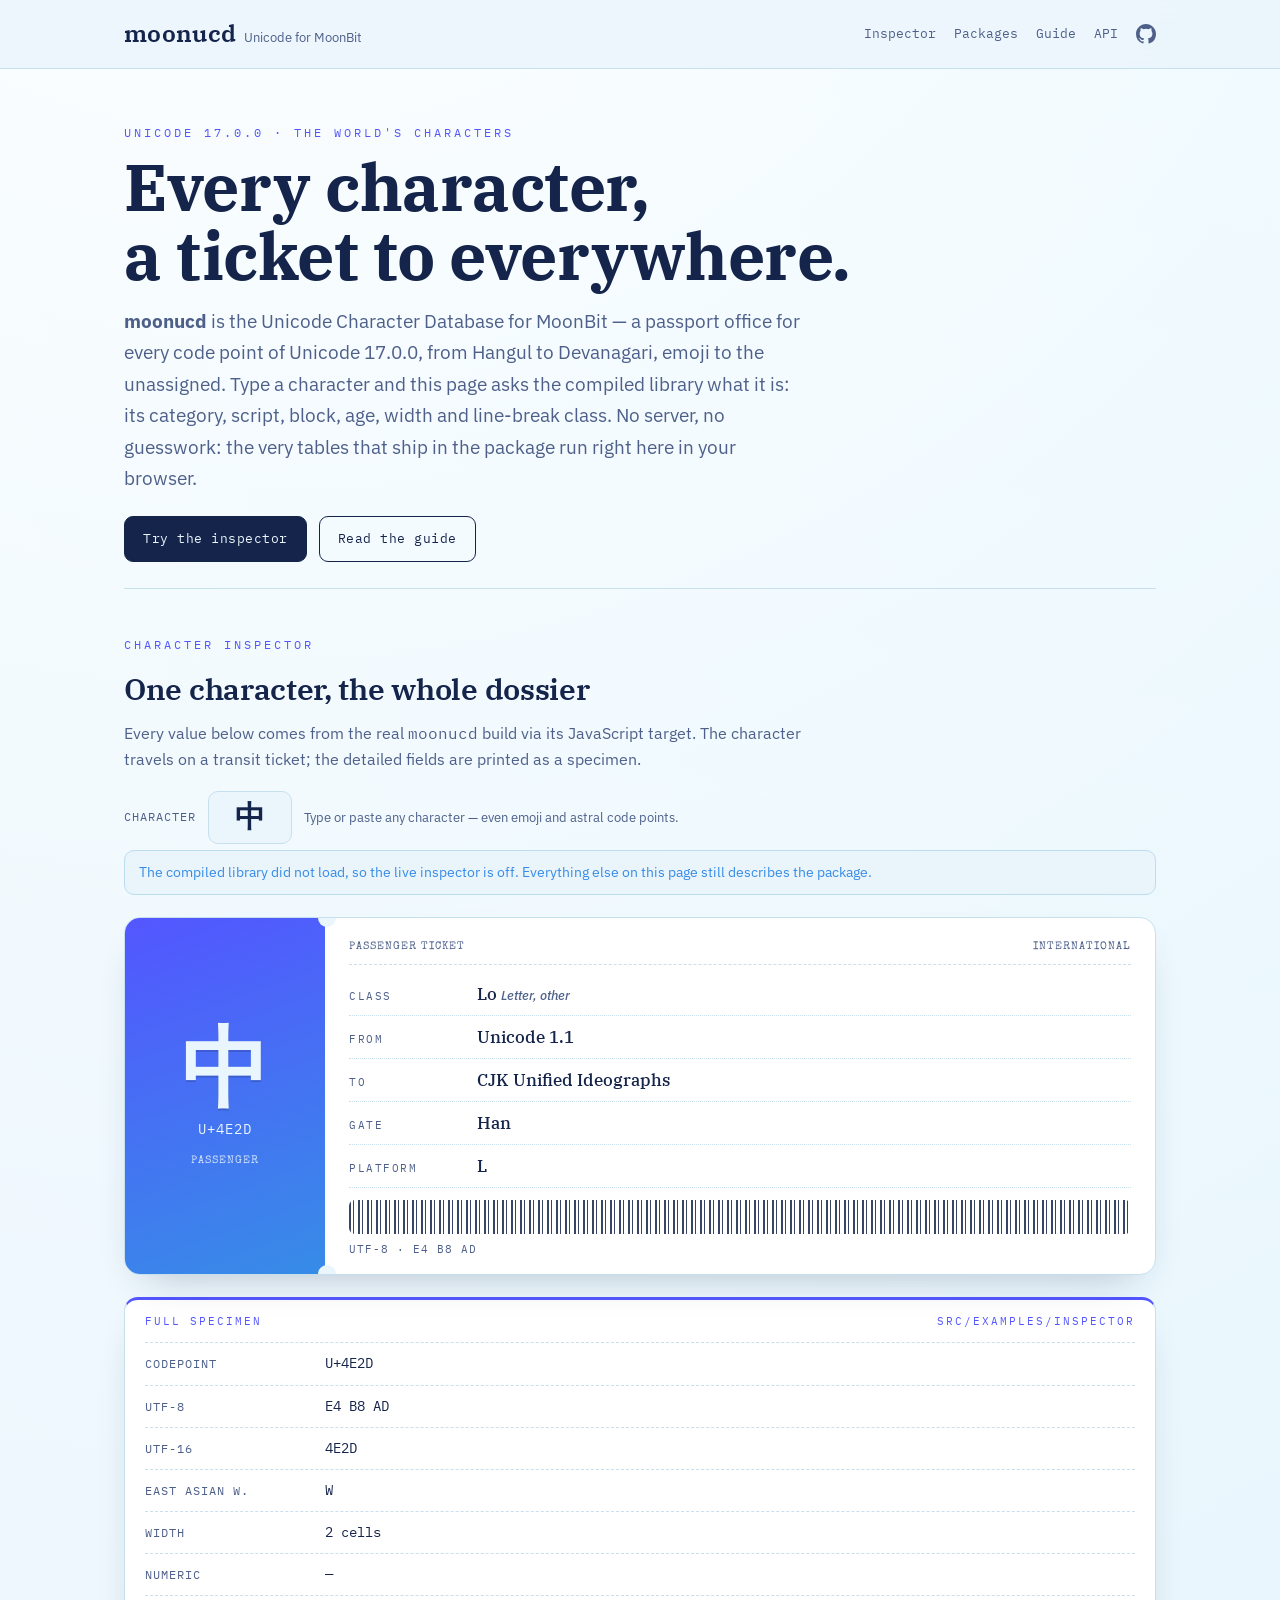
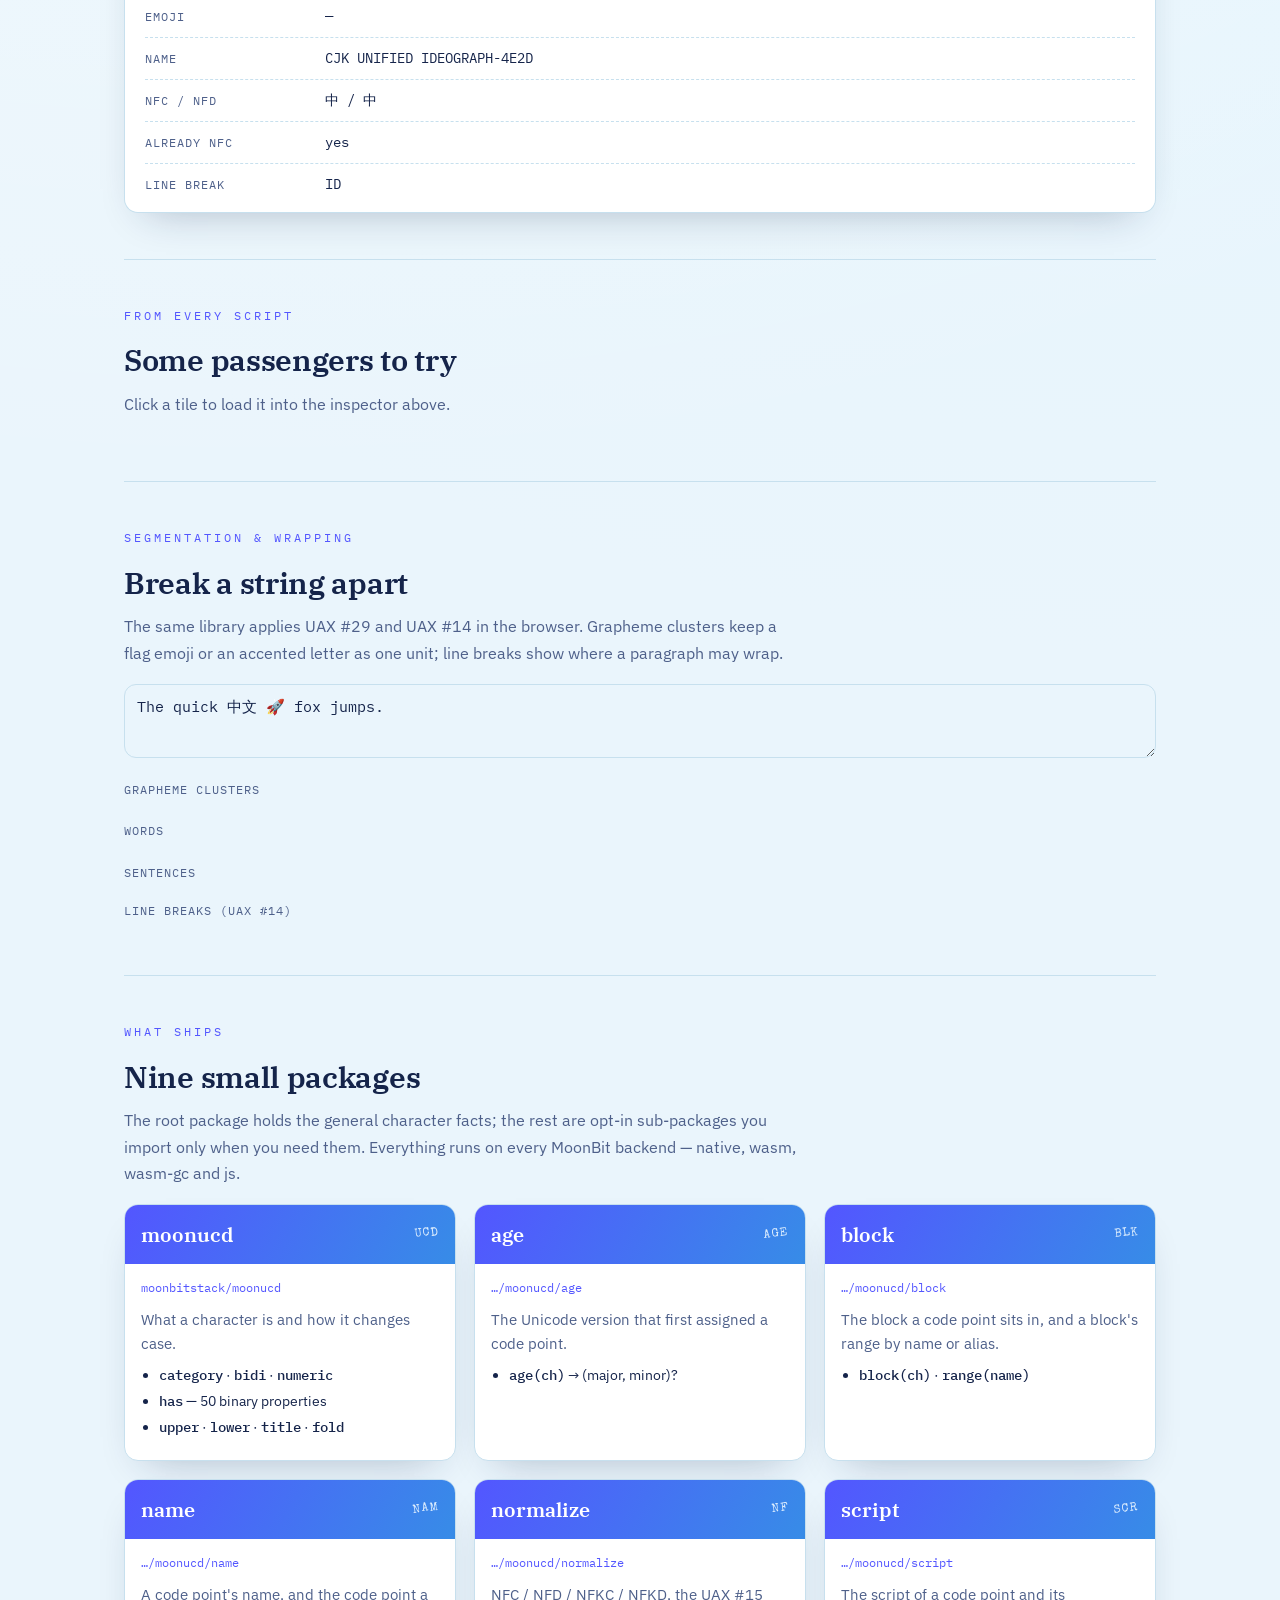
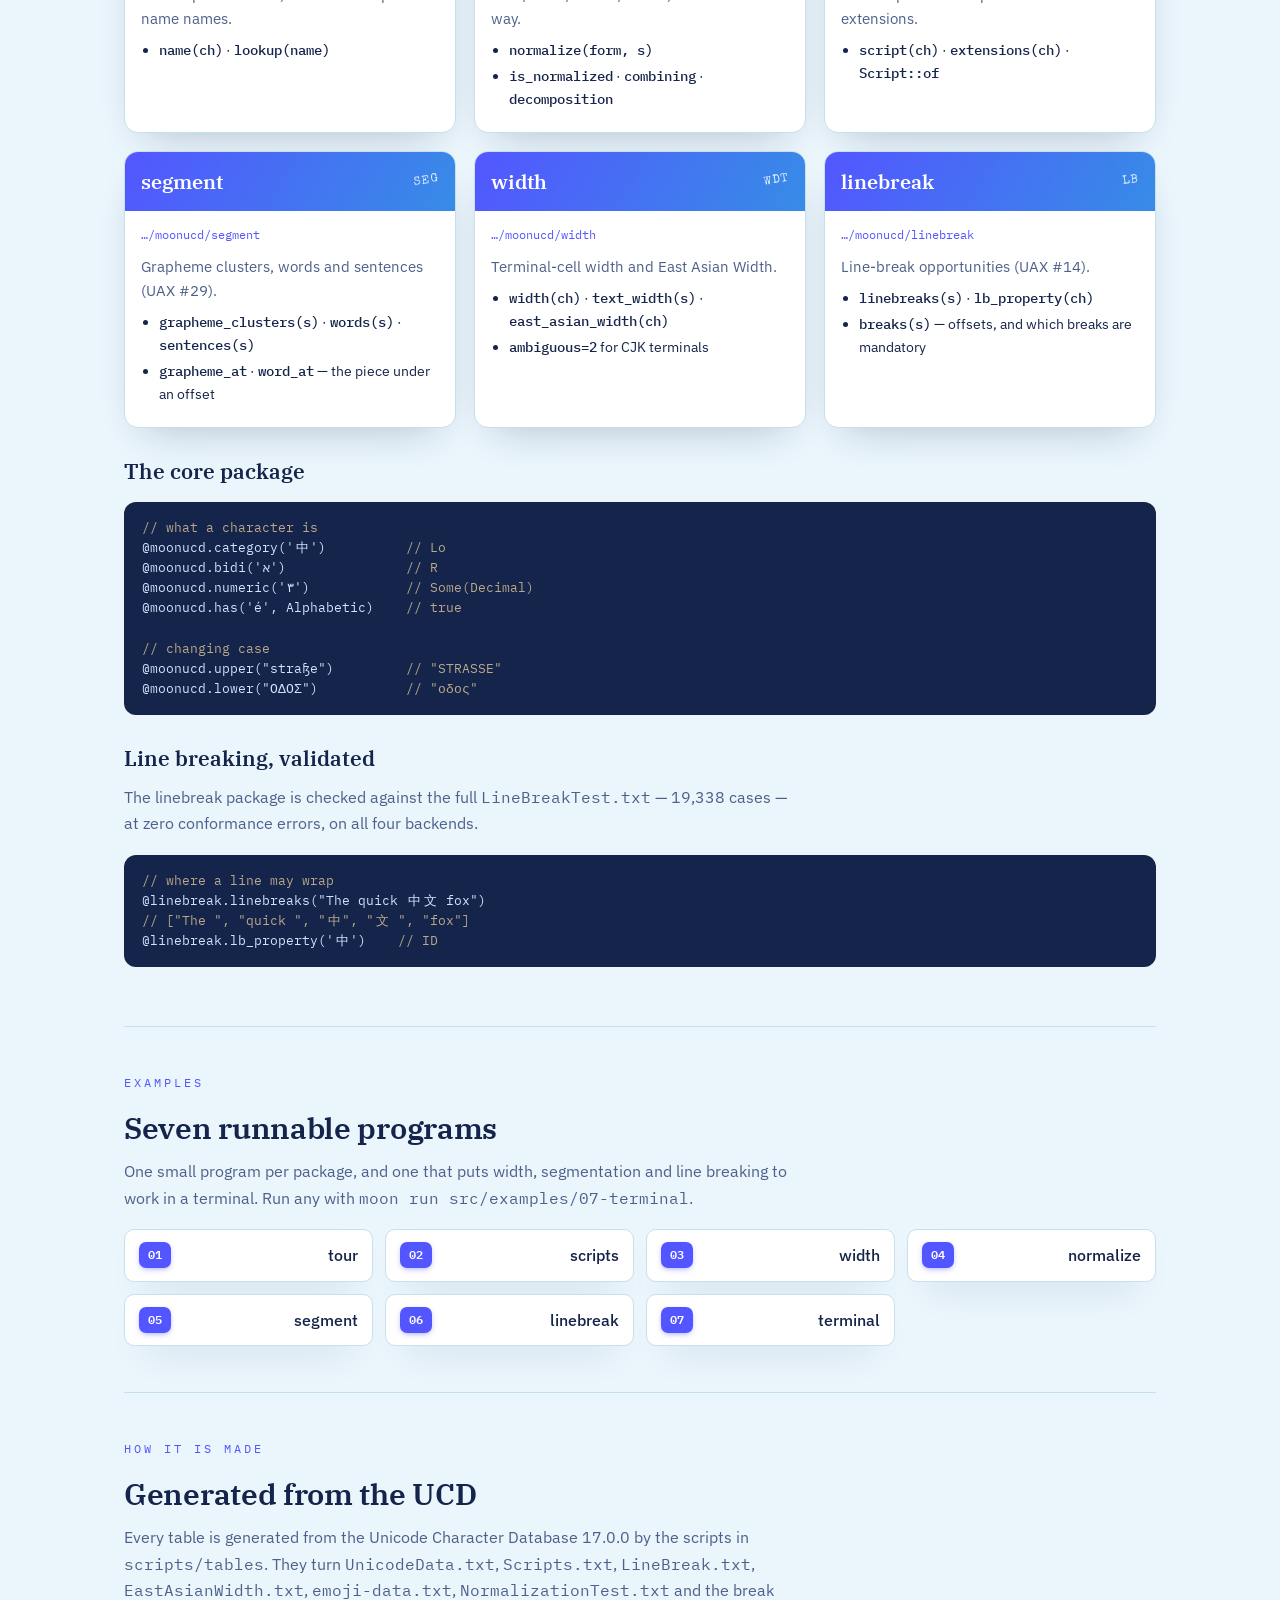
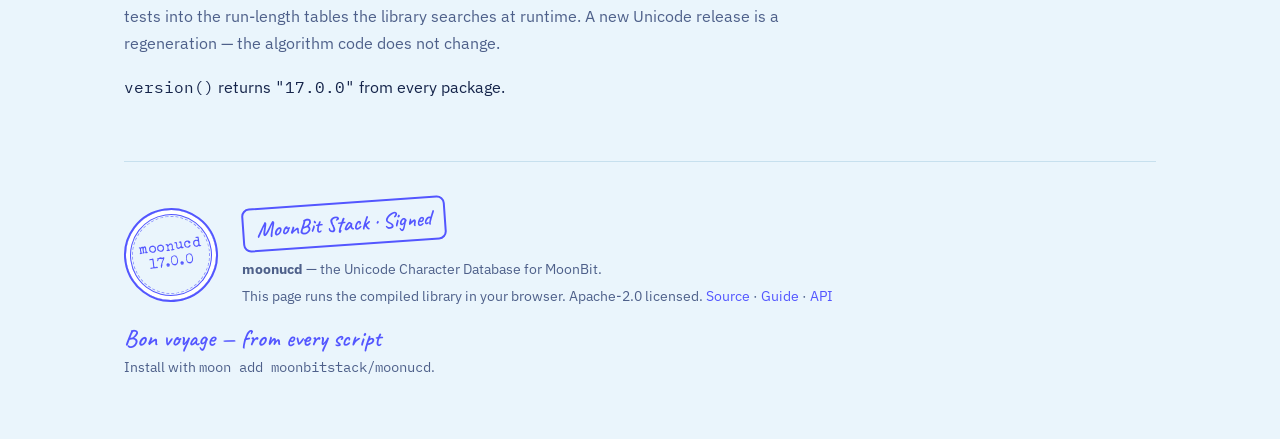
==== docs/index.html @ dd6efad2 "feat(moonucd): finish the nine packages and the documentation site. Signed-off-by: Leo Cheng (heke12" ====
<!doctype html>
<html lang="en">
<head>
<meta charset="utf-8">
<meta name="viewport" content="width=device-width, initial-scale=1">
<title>moonucd — the Unicode Character Database for MoonBit</title>
<meta name="description" content="Query the Unicode Character Database from MoonBit: category, properties, case, normalization, scripts, segmentation, width and line breaking for every code point of Unicode 17.0.0.">
<link rel="preconnect" href="https://fonts.googleapis.com">
<link rel="preconnect" href="https://fonts.gstatic.com" crossorigin>
<link href="https://fonts.googleapis.com/css2?family=Caveat:wght@500;600&family=IBM+Plex+Mono:wght@400;500&family=IBM+Plex+Sans:wght@400;500;600&family=IBM+Plex+Serif:ital,wght@0,400;0,500;0,600;0,700;1,400&family=Special+Elite&display=swap" rel="stylesheet">
<link rel="stylesheet" href="assets/site.css">
</head>
<body>

<header class="site">
  <div class="bar">
    <div class="brand"><a href="./">moonucd</a><small>Unicode for MoonBit</small></div>
    <nav class="top">
      <a href="#tour">Inspector</a>
      <a href="#packages">Packages</a>
      <a href="guide.html">Guide</a>
      <a href="api.html">API</a>
      <a class="gh" href="https://github.com/moonbitstack/moonucd" aria-label="Source on GitHub"><svg viewBox="0 0 16 16" aria-hidden="true"><path fill="currentColor" d="M8 0C3.58 0 0 3.58 0 8a8 8 0 0 0 5.47 7.59c.4.07.55-.17.55-.38v-1.33c-2.23.48-2.7-1.07-2.7-1.07-.36-.92-.89-1.17-.89-1.17-.73-.5.06-.49.06-.49.8.06 1.23.83 1.23.83.72 1.22 1.88.87 2.34.66.07-.52.28-.87.5-1.07-1.78-.2-3.65-.89-3.65-3.95 0-.87.31-1.59.82-2.15-.08-.2-.36-1.02.08-2.12 0 0 .67-.21 2.2.82a7.6 7.6 0 0 1 4 0c1.53-1.04 2.2-.82 2.2-.82.44 1.1.16 1.92.08 2.12.51.56.82 1.27.82 2.15 0 3.07-1.87 3.75-3.65 3.95.29.25.54.73.54 1.48v2.2c0 .21.15.46.55.38A8 8 0 0 0 16 8c0-4.42-3.58-8-8-8Z"/></svg></a>
    </nav>
  </div>
</header>

<main class="wrap">

  <section class="hero" id="top" style="border-top:0">
    <p class="eyebrow">Unicode 17.0.0 · the world's characters</p>
    <h1>Every character,<br>a ticket to everywhere.</h1>
    <p class="lede">
      <strong>moonucd</strong> is the Unicode Character Database for MoonBit — a passport office for
      every code point of Unicode 17.0.0, from Hangul to Devanagari, emoji to the unassigned. Type a
      character and this page asks the compiled library what it is: its category, script, block, age,
      width and line-break class. No server, no guesswork: the very tables that ship in the package
      run right here in your browser.
    </p>
    <div class="cta">
      <a class="btn" href="#tour">Try the inspector</a>
      <a class="btn ghost" href="guide.html">Read the guide</a>
    </div>
  </section>

  <section id="tour">
    <p class="eyebrow">Character inspector</p>
    <h2>One character, the whole dossier</h2>
    <p class="sec-intro">
      Every value below comes from the real <span class="mono">moonucd</span> build via its JavaScript
      target. The character travels on a transit ticket; the detailed fields are printed as a specimen.
    </p>

    <div class="inspector-controls">
      <label for="charIn">Character</label>
      <input id="charIn" class="char-input" value="中" maxlength="4" autocomplete="off" spellcheck="false">
      <span class="hint">Type or paste any character — even emoji and astral code points.</span>
    </div>

    <div class="ticket" id="ticket">
      <div class="stub">
        <div class="glyph" id="tGlyph">中</div>
        <div class="cp mono" id="tCp">U+4E2D</div>
        <div class="kind">Passenger</div>
      </div>
      <div class="perf"></div>
      <div class="body">
        <div class="tk-head"><span>Passenger ticket</span><span>International</span></div>
        <div class="row"><div class="k">Class</div><div class="v"><span id="tCat">Lo</span> <small id="tCatName">Letter, other</small></div></div>
        <div class="row"><div class="k">From</div><div class="v" id="tAge">Unicode 1.1</div></div>
        <div class="row"><div class="k">To</div><div class="v" id="tBlock">CJK Unified Ideographs</div></div>
        <div class="row"><div class="k">Gate</div><div class="v" id="tScript">Han</div></div>
        <div class="row"><div class="k">Platform</div><div class="v" id="tBidi">L</div></div>
        <div class="barcode" id="tBarcode"></div>
        <div class="serial mono" id="tSerial">UTF-8 · E4 B8 AD</div>
      </div>
    </div>

    <div class="specimen" id="specimen">
      <div class="spec-head"><span>Full specimen</span><span class="mono">src/examples/inspector</span></div>
      <div class="srow"><div class="sk">Codepoint</div><div class="sv" id="sCp">U+4E2D</div></div>
      <div class="srow"><div class="sk">UTF-8</div><div class="sv" id="sU8">E4 B8 AD</div></div>
      <div class="srow"><div class="sk">UTF-16</div><div class="sv" id="sU16">4E2D</div></div>
      <div class="srow"><div class="sk">East Asian W.</div><div class="sv" id="sEaw">W</div></div>
      <div class="srow"><div class="sk">Width</div><div class="sv" id="sWidth">2 cells</div></div>
      <div class="srow"><div class="sk">Numeric</div><div class="sv" id="sNum">—</div></div>
      <div class="srow"><div class="sk">Emoji</div><div class="sv" id="sEmoji">—</div></div>
      <div class="srow"><div class="sk">Name</div><div class="sv" id="sName">CJK UNIFIED IDEOGRAPH-4E2D</div></div>
      <div class="srow"><div class="sk">NFC / NFD</div><div class="sv" id="sNorm">中 / 中</div></div>
      <div class="srow"><div class="sk">Already NFC</div><div class="sv" id="sIsNfc">yes</div></div>
      <div class="srow"><div class="sk">Line break</div><div class="sv" id="sLb">ID</div></div>
    </div>
  </section>

  <section id="gallery-section">
    <p class="eyebrow">From every script</p>
    <h2>Some passengers to try</h2>
    <p class="sec-intro">Click a tile to load it into the inspector above.</p>
    <div class="gallery" id="gallery"></div>
  </section>

  <section id="strings">
    <p class="eyebrow">Segmentation &amp; wrapping</p>
    <h2>Break a string apart</h2>
    <p class="sec-intro">
      The same library applies UAX #29 and UAX #14 in the browser. Grapheme clusters keep a flag emoji or
      an accented letter as one unit; line breaks show where a paragraph may wrap.
    </p>
    <div class="string-tools">
      <div>
        <textarea class="str" id="strIn" spellcheck="false">The quick 中文 🚀 fox jumps.</textarea>
        <div style="margin-top:14px">
          <div class="field-label">Grapheme clusters</div>
          <div class="chips" id="grafChips"></div>
        </div>
        <div style="margin-top:14px">
          <div class="field-label">Words</div>
          <div class="chips" id="wordChips"></div>
        </div>
        <div style="margin-top:14px">
          <div class="field-label">Sentences</div>
          <div id="sentOut"></div>
        </div>
        <div style="margin-top:18px">
          <div class="field-label">Line breaks (UAX #14)</div>
          <div class="chips" id="lbChips"></div>
        </div>
      </div>
    </div>
  </section>

  <section id="packages">
    <p class="eyebrow">What ships</p>
    <h2>Nine small packages</h2>
    <p class="sec-intro">
      The root package holds the general character facts; the rest are opt-in sub-packages you import
      only when you need them. Everything runs on every MoonBit backend — native, wasm, wasm-gc and js.
    </p>
    <div class="pkgs">
      <div class="pkg">
        <div class="band"><h3>moonucd</h3><span class="tag">UCD</span></div>
        <div class="body">
          <div class="route">moonbitstack/moonucd</div>
          <p>What a character is and how it changes case.</p>
          <ul>
            <li><b>category</b> · <b>bidi</b> · <b>numeric</b></li>
            <li><b>has</b> — 50 binary properties</li>
            <li><b>upper</b> · <b>lower</b> · <b>title</b> · <b>fold</b></li>
          </ul>
        </div>
      </div>
      <div class="pkg">
        <div class="band"><h3>age</h3><span class="tag">AGE</span></div>
        <div class="body">
          <div class="route">…/moonucd/age</div>
          <p>The Unicode version that first assigned a code point.</p>
          <ul><li><b>age(ch)</b> → (major, minor)?</li></ul>
        </div>
      </div>
      <div class="pkg">
        <div class="band"><h3>block</h3><span class="tag">BLK</span></div>
        <div class="body">
          <div class="route">…/moonucd/block</div>
          <p>The block a code point sits in, and a block's range by name or alias.</p>
          <ul><li><b>block(ch)</b> · <b>range(name)</b></li></ul>
        </div>
      </div>
      <div class="pkg">
        <div class="band"><h3>name</h3><span class="tag">NAM</span></div>
        <div class="body">
          <div class="route">…/moonucd/name</div>
          <p>A code point's name, and the code point a name names.</p>
          <ul><li><b>name(ch)</b> · <b>lookup(name)</b></li></ul>
        </div>
      </div>
      <div class="pkg">
        <div class="band"><h3>normalize</h3><span class="tag">NF</span></div>
        <div class="body">
          <div class="route">…/moonucd/normalize</div>
          <p>NFC / NFD / NFKC / NFKD, the UAX #15 way.</p>
          <ul>
            <li><b>normalize(form, s)</b></li>
            <li><b>is_normalized</b> · <b>combining</b> · <b>decomposition</b></li>
          </ul>
        </div>
      </div>
      <div class="pkg">
        <div class="band"><h3>script</h3><span class="tag">SCR</span></div>
        <div class="body">
          <div class="route">…/moonucd/script</div>
          <p>The script of a code point and its extensions.</p>
          <ul><li><b>script(ch)</b> · <b>extensions(ch)</b> · <b>Script::of</b></li></ul>
        </div>
      </div>
      <div class="pkg">
        <div class="band"><h3>segment</h3><span class="tag">SEG</span></div>
        <div class="body">
          <div class="route">…/moonucd/segment</div>
          <p>Grapheme clusters, words and sentences (UAX #29).</p>
          <ul>
            <li><b>grapheme_clusters(s)</b> · <b>words(s)</b> · <b>sentences(s)</b></li>
            <li><b>grapheme_at</b> · <b>word_at</b> — the piece under an offset</li>
          </ul>
        </div>
      </div>
      <div class="pkg">
        <div class="band"><h3>width</h3><span class="tag">WDT</span></div>
        <div class="body">
          <div class="route">…/moonucd/width</div>
          <p>Terminal-cell width and East Asian Width.</p>
          <ul>
            <li><b>width(ch)</b> · <b>text_width(s)</b> · <b>east_asian_width(ch)</b></li>
            <li><b>ambiguous=2</b> for CJK terminals</li>
          </ul>
        </div>
      </div>
      <div class="pkg">
        <div class="band"><h3>linebreak</h3><span class="tag">LB</span></div>
        <div class="body">
          <div class="route">…/moonucd/linebreak</div>
          <p>Line-break opportunities (UAX #14).</p>
          <ul>
            <li><b>linebreaks(s)</b> · <b>lb_property(ch)</b></li>
            <li><b>breaks(s)</b> — offsets, and which breaks are mandatory</li>
          </ul>
        </div>
      </div>
    </div>

    <h3>The core package</h3>
    <pre><span class="c">// what a character is</span>
@moonucd.category('<span class="w2">中</span>')          <span class="c">// Lo</span>
@moonucd.bidi('<span class="w1">א</span>')               <span class="c">// R</span>
@moonucd.numeric('<span class="w1">٣</span>')            <span class="c">// Some(Decimal)</span>
@moonucd.has('<span class="w1">é</span>', Alphabetic)    <span class="c">// true</span>

<span class="c">// changing case</span>
@moonucd.upper("stra<span class="w1">ß</span>e")         <span class="c">// "STRASSE"</span>
@moonucd.lower("<span class="w1">Ο</span><span class="w1">Δ</span><span class="w1">Ο</span><span class="w1">Σ</span>")           <span class="c">// "<span class="w1">ο</span><span class="w1">δ</span><span class="w1">ο</span><span class="w1">ς</span>"</span></pre>

    <h3>Line breaking, validated</h3>
    <p class="sec-intro">
      The linebreak package is checked against the full <span class="mono">LineBreakTest.txt</span> —
      19,338 cases — at zero conformance errors, on all four backends.
    </p>
    <pre><span class="c">// where a line may wrap</span>
@linebreak.linebreaks("The quick <span class="w2">中</span><span class="w2">文</span> fox")
<span class="c">// ["The ", "quick ", "<span class="w2">中</span>", "<span class="w2">文</span> ", "fox"]</span>
@linebreak.lb_property('<span class="w2">中</span>')    <span class="c">// ID</span></pre>
  </section>

  <section id="examples">
    <p class="eyebrow">Examples</p>
    <h2>Seven runnable programs</h2>
    <p class="sec-intro">One small program per package, and one that puts width, segmentation and line breaking to work in a terminal. Run any with <span class="mono">moon run src/examples/07-terminal</span>.</p>
    <div class="example-list">
      <a href="https://github.com/moonbitstack/moonucd/tree/master/src/examples/01-tour"><span class="num">01</span><span class="name">tour</span></a>
      <a href="https://github.com/moonbitstack/moonucd/tree/master/src/examples/02-scripts"><span class="num">02</span><span class="name">scripts</span></a>
      <a href="https://github.com/moonbitstack/moonucd/tree/master/src/examples/03-width"><span class="num">03</span><span class="name">width</span></a>
      <a href="https://github.com/moonbitstack/moonucd/tree/master/src/examples/04-normalize"><span class="num">04</span><span class="name">normalize</span></a>
      <a href="https://github.com/moonbitstack/moonucd/tree/master/src/examples/05-segment"><span class="num">05</span><span class="name">segment</span></a>
      <a href="https://github.com/moonbitstack/moonucd/tree/master/src/examples/06-linebreak"><span class="num">06</span><span class="name">linebreak</span></a>
      <a href="https://github.com/moonbitstack/moonucd/tree/master/src/examples/07-terminal"><span class="num">07</span><span class="name">terminal</span></a>
    </div>
  </section>

  <section id="tables">
    <p class="eyebrow">How it is made</p>
    <h2>Generated from the UCD</h2>
    <p class="sec-intro">
      Every table is generated from the Unicode Character Database 17.0.0 by the scripts in
      <span class="mono">scripts/tables</span>. They turn <span class="mono">UnicodeData.txt</span>,
      <span class="mono">Scripts.txt</span>, <span class="mono">LineBreak.txt</span>,
      <span class="mono">EastAsianWidth.txt</span>, <span class="mono">emoji-data.txt</span>,
      <span class="mono">NormalizationTest.txt</span> and the break tests into the run-length tables the
      library searches at runtime. A new Unicode release is a regeneration — the algorithm code does not change.
    </p>
    <p><span class="mono">version()</span> returns <span class="mono">"17.0.0"</span> from every package.</p>
  </section>

  <footer>
    <div style="display:flex;gap:24px;align-items:center;flex-wrap:wrap;margin-bottom:18px">
      <div class="postmark">moonucd<br>17.0.0</div>
      <div>
        <div class="airmail">MoonBit Stack · Signed</div>
        <p style="margin:0"><strong>moonucd</strong> — the Unicode Character Database for MoonBit.</p>
        <p style="margin:4px 0 0">This page runs the compiled library in your browser. Apache-2.0 licensed. <a href="https://github.com/moonbitstack/moonucd">Source</a> · <a href="guide.html">Guide</a> · <a href="api.html">API</a></p>
      </div>
    </div>
    <p style="margin:0 0 6px;font-family:var(--hand);font-size:24px;line-height:1;color:var(--accent);font-weight:600">Bon voyage — from every script</p>
    <p style="margin:0">Install with <span class="mono">moon add moonbitstack/moonucd</span>.</p>
  </footer>

</main>

<script type="module" src="assets/inspector.js"></script>
</body>
</html>
---- docs/assets/site.css ----
:root{
  --paper:#eaf5fc;
  --paper-2:#dff5ff;
  --card:#ffffff;
  --ink:#15244a;
  --ink-soft:#4e608a;
  --accent:#5356ff;
  --accent-deep:#378ce7;
  --teal:#67c6e3;
  --line:#c7e0ee;
  --shadow:0 18px 40px -22px rgba(21,36,74,.32);
  --serif:"IBM Plex Serif",Georgia,"Times New Roman",serif;
  --sans:"IBM Plex Sans",system-ui,-apple-system,"Segoe UI",Roboto,sans-serif;
  --mono:"IBM Plex Mono",ui-monospace,"SFMono-Regular",Menlo,monospace;
  --stamp:"Special Elite","Courier New",monospace;
  --hand:"Caveat","Segoe Script","Bradley Hand","Brush Script MT","Comic Sans MS",cursive;
}
*{box-sizing:border-box}
@supports not selector(::-webkit-scrollbar){
  html{scrollbar-width:thin;scrollbar-color:var(--accent) var(--paper-2)}
}
::-webkit-scrollbar{width:12px;height:12px}
::-webkit-scrollbar-track{background:var(--paper-2)}
::-webkit-scrollbar-thumb{
  background:var(--accent);
  border:3px solid var(--paper-2);
  border-radius:12px;
}
::-webkit-scrollbar-thumb:hover{background:var(--accent-deep)}
::-webkit-scrollbar-button{display:none}
::-webkit-scrollbar-corner{background:transparent}
pre::-webkit-scrollbar-track{background:var(--ink)}
pre::-webkit-scrollbar-thumb{background:#4b5c8f;border-color:var(--ink)}

body{
  margin:0;
  background:
    radial-gradient(circle at 20% -10%, #ffffff 0%, rgba(255,255,255,0) 45%),
    radial-gradient(circle at 100% 0%, #dff5ff 0%, rgba(223,245,255,0) 42%),
    var(--paper);
  color:var(--ink);
  font-family:var(--sans);
  line-height:1.65;
  -webkit-font-smoothing:antialiased;
}
a{color:var(--accent);text-decoration:none}
a:hover{text-decoration:underline}
.mono{font-family:var(--mono)}

header.site{
  border-bottom:1px solid var(--line);
  background:rgba(234,245,252,.85);
  backdrop-filter:blur(8px);
  position:sticky;top:0;z-index:30;
}
.bar{
  max-width:1080px;margin:0 auto;padding:14px 24px;
  display:flex;align-items:center;justify-content:space-between;gap:16px;
}
.brand{font-family:var(--serif);font-weight:600;font-size:24px;letter-spacing:.3px}
.brand small{font-family:var(--sans);font-weight:400;font-size:13px;color:var(--ink-soft);margin-left:8px;letter-spacing:0}
.brand a{color:inherit}
.brand a:hover{text-decoration:none}
nav.top{display:flex;gap:18px;align-items:center;font-family:var(--mono);font-size:13px;flex-wrap:wrap}
nav.top a{color:var(--ink-soft)}
nav.top a:hover,nav.top a[aria-current]{color:var(--accent)}
nav.top .gh{display:inline-flex;width:20px;height:20px}
nav.top .gh svg{width:20px;height:20px;fill:currentColor}

.wrap{max-width:1080px;margin:0 auto;padding:0 24px}

.hero{padding:54px 0 26px}
.eyebrow{
  font-family:var(--mono);font-size:12px;letter-spacing:3px;
  text-transform:uppercase;color:var(--accent);margin:0 0 10px;
}
h1{
  font-family:var(--serif);font-weight:700;
  font-size:clamp(38px,6vw,66px);line-height:1.04;margin:.1em 0 .25em;letter-spacing:-.5px;
}
.lede{font-size:19px;max-width:62ch;color:var(--ink-soft);margin:0 0 22px}
.lede code{font-family:var(--mono);font-size:.85em;background:var(--paper-2);padding:1px 6px;border-radius:5px}
.cta{display:flex;gap:12px;flex-wrap:wrap}
.btn{
  font-family:var(--mono);font-size:13px;letter-spacing:.5px;
  padding:11px 18px;border-radius:9px;border:1px solid var(--ink);
  background:var(--ink);color:var(--paper);cursor:pointer;
}
.btn.ghost{background:transparent;color:var(--ink)}
.btn:hover{text-decoration:none;opacity:.9}

section{padding:46px 0;border-top:1px solid var(--line)}
h2{font-family:var(--serif);font-weight:600;font-size:30px;margin:0 0 6px;letter-spacing:-.3px}
h3{font-family:var(--serif);font-weight:600;font-size:21px;margin:26px 0 8px}
.sec-intro{color:var(--ink-soft);max-width:68ch;margin:0 0 18px}
p{margin:0 0 14px}

/* ---- Transit ticket (hero inspector) ---- */
.ticket{
  margin:22px 0;
  display:grid;grid-template-columns:200px 1fr;
  background:var(--card);
  border:1px solid var(--line);
  border-radius:16px;
  box-shadow:var(--shadow);
  overflow:hidden;
  position:relative;
}
.ticket .stub{
  background:linear-gradient(160deg,var(--accent),var(--accent-deep));
  color:#eaf6ff;
  display:flex;flex-direction:column;align-items:center;justify-content:center;
  padding:22px 12px;position:relative;
}
.ticket .glyph{
  font-family:var(--serif);font-weight:600;
  font-size:88px;line-height:1;margin-bottom:8px;
  text-shadow:0 2px 0 rgba(0,0,0,.15);
}
.ticket .stub .cp{font-family:var(--mono);font-size:14px;letter-spacing:1px}
.ticket .stub .kind{margin-top:10px;font-family:var(--stamp);font-size:11px;letter-spacing:1px;text-transform:uppercase;opacity:.85}
/* perforation between stub and body */
.ticket .perf{
  position:absolute;left:200px;top:0;bottom:0;width:0;
  border-left:2px dashed var(--card);
  box-shadow:-6px 0 0 -1px var(--line);
}
.ticket .perf::before,.ticket .perf::after{
  content:"";position:absolute;left:-9px;width:18px;height:18px;border-radius:50%;
  background:var(--paper);
}
.ticket .perf::before{top:-9px}
.ticket .perf::after{bottom:-9px}
.ticket .body{padding:20px 24px 16px}
.ticket .tk-head{
  font-family:var(--stamp);font-size:11px;letter-spacing:1px;
  text-transform:uppercase;color:var(--ink-soft);
  border-bottom:1px dashed var(--line);padding-bottom:8px;margin-bottom:8px;
  display:flex;justify-content:space-between;gap:12px;
}
.ticket .row{
  display:grid;grid-template-columns:120px 1fr;gap:8px;
  padding:7px 0;border-bottom:1px dotted var(--line);align-items:baseline;
}
.ticket .row:last-child{border-bottom:0}
.ticket .row .k{
  font-family:var(--mono);font-size:11px;letter-spacing:1.5px;
  text-transform:uppercase;color:var(--ink-soft);
}
.ticket .row .v{font-size:17px;font-family:var(--serif);font-weight:500}
.ticket .row .v small{color:var(--ink-soft);font-size:13px;font-style:italic;font-family:var(--sans)}
.ticket .barcode{
  height:34px;margin-top:12px;border-radius:6px;
  background:repeating-linear-gradient(90deg,var(--ink) 0 2px,transparent 2px 4px,var(--ink) 4px 5px,transparent 5px 9px);
  opacity:.85;
}
.ticket .serial{
  font-family:var(--mono);font-size:11px;color:var(--ink-soft);
  margin-top:6px;letter-spacing:1px;
}

.inspector-controls{display:flex;gap:12px;align-items:center;flex-wrap:wrap;margin-bottom:6px}
.inspector-controls label{font-family:var(--mono);font-size:12px;letter-spacing:1px;text-transform:uppercase;color:var(--ink-soft)}
.char-input{
  font-family:var(--serif);font-size:30px;font-weight:600;
  width:84px;text-align:center;padding:6px 8px;border-radius:10px;
  border:1px solid var(--line);background:var(--paper);color:var(--ink);
}
.char-input:focus{outline:2px solid var(--accent);outline-offset:2px}
.hint{font-size:13px;color:var(--ink-soft)}

/* specimen sheet (full detail) */
.specimen{
  margin-top:18px;background:var(--card);border:1px solid var(--line);
  border-top:3px solid var(--accent);border-radius:14px;padding:0 20px 6px;box-shadow:var(--shadow);
}
.specimen .spec-head{
  display:flex;justify-content:space-between;align-items:center;gap:12px;
  padding:12px 0;border-bottom:1px dashed var(--line);
  font-family:var(--mono);font-size:11px;letter-spacing:2px;text-transform:uppercase;color:var(--accent);
}
.specimen .srow{
  display:grid;grid-template-columns:170px 1fr;gap:10px;padding:9px 0;
  border-bottom:1px dashed var(--line);align-items:baseline;
}
.specimen .srow:last-child{border-bottom:0}
.specimen .sk{font-family:var(--mono);font-size:12px;letter-spacing:1px;text-transform:uppercase;color:var(--ink-soft)}
.specimen .sv{font-family:var(--mono);font-size:14px;word-break:break-word}
.badge{display:inline-block;padding:1px 8px;border-radius:20px;font-size:12px;border:1px solid var(--teal);color:var(--teal)}
.badge.no{border-color:var(--line);color:var(--ink-soft)}

/* string tools */
.string-tools{display:grid;grid-template-columns:1fr;gap:16px}
textarea.str{
  width:100%;min-height:74px;resize:vertical;font-family:var(--mono);
  font-size:15px;padding:12px;border-radius:12px;border:1px solid var(--line);
  background:var(--paper);color:var(--ink);
}
textarea.str:focus{outline:2px solid var(--accent);outline-offset:2px}
.chips{display:flex;flex-wrap:wrap;gap:8px;margin-top:8px}
.chip{
  font-family:var(--mono);font-size:13px;padding:6px 10px;
  background:var(--card);border:1px solid var(--line);border-radius:8px;
}
.chip.g{background:#e8f4fb;border-color:#bfe0f0}
.chip.b{background:#eef0ff;border-color:#c9ccff}
.chip .lab{display:block;font-size:10px;letter-spacing:1px;text-transform:uppercase;color:var(--ink-soft);margin-bottom:2px}
.sent{font-family:var(--sans);background:var(--paper-2);border:1px solid var(--line);border-radius:8px;padding:8px 12px;margin-top:6px}
.field-label{font-family:var(--mono);font-size:12px;letter-spacing:1px;text-transform:uppercase;color:var(--ink-soft)}

/* gallery — horizontal flex row of luggage-tag tiles */
.gallery{display:flex;flex-wrap:wrap;gap:12px}
.gal{
  flex:1 1 150px;min-width:138px;max-width:210px;
  display:flex;align-items:center;gap:12px;
  padding:12px 14px;border-radius:12px;
  background:linear-gradient(150deg,#ffffff,#eef7fd);
  border:1px solid var(--line);
  box-shadow:var(--shadow);cursor:pointer;
  transition:transform .12s ease,border-color .12s ease,box-shadow .12s ease;
}
.gal:hover{transform:translateY(-3px);border-color:var(--accent);box-shadow:0 18px 34px -20px rgba(83,86,255,.5)}
.gal .g{
  font-family:var(--serif);font-weight:600;font-size:27px;line-height:1;flex:none;
  width:46px;height:46px;border-radius:50%;display:flex;align-items:center;justify-content:center;
  background:#e8f4fb;color:var(--ink);
}
.gal .meta{display:flex;flex-direction:column;gap:2px;min-width:0}
.gal .lab{font-family:var(--sans);font-size:13px;font-weight:500;color:var(--ink);overflow:hidden;text-overflow:ellipsis;white-space:nowrap}
.gal .n{font-family:var(--mono);font-size:11px;letter-spacing:1px;color:var(--ink-soft)}

/* package cards — each a boarding-pass with a coloured band */
.pkgs{display:grid;grid-template-columns:repeat(auto-fit,minmax(280px,1fr));gap:18px;margin-top:14px}
.pkg{
  position:relative;background:var(--card);border:1px solid var(--line);
  border-radius:14px;overflow:hidden;box-shadow:var(--shadow);
  display:flex;flex-direction:column;
}
.pkg .band{
  background:linear-gradient(120deg,var(--accent),var(--accent-deep));
  color:#eaf6ff;padding:13px 16px;display:flex;align-items:center;justify-content:space-between;gap:10px;
}
.pkg .band h3{margin:0;font-family:var(--serif);font-weight:600;font-size:20px;color:#fff}
.pkg .band .tag{font-family:var(--stamp);font-size:12px;letter-spacing:1px;text-transform:uppercase;opacity:.92;flex:none;transform:rotate(-7deg);display:inline-block}
.pkg .body{padding:14px 16px 18px}
.pkg .route{font-family:var(--mono);font-size:12px;color:var(--accent);margin-bottom:10px;word-break:break-all}
.pkg p{margin:0 0 8px;font-size:14.5px;color:var(--ink-soft)}
.pkg ul{margin:8px 0 0;padding-left:18px}
.pkg li{margin:3px 0;font-size:14px;color:var(--ink)}
.pkg li b{font-family:var(--mono);font-weight:500;color:var(--ink)}

table.api{width:100%;border-collapse:collapse;margin-top:10px;font-size:14.5px}
table.api th,table.api td{text-align:left;padding:8px 10px;border-bottom:1px solid var(--line);vertical-align:top}
table.api th{font-family:var(--mono);font-size:12px;letter-spacing:1px;text-transform:uppercase;color:var(--ink-soft)}
table.api td code{font-family:var(--mono);font-size:13px;background:var(--paper-2);padding:1px 5px;border-radius:4px}
pre{
  font-family:var(--mono);font-size:13px;background:var(--ink);color:#cfe4ff;
  padding:16px 18px;border-radius:12px;overflow:auto;line-height:1.55;
}
pre .c{color:#b9a98a}
pre .w1,pre .w2{display:inline-block;text-align:center;line-height:1}
pre .w1{width:1ch}
pre .w2{width:2ch}
.example-list{display:grid;grid-template-columns:repeat(auto-fit,minmax(220px,1fr));gap:12px;margin-top:12px}
.example-list a{
  display:flex;align-items:center;gap:12px;padding:12px 14px;border:1px solid var(--line);
  border-radius:10px;background:var(--card);color:var(--ink);
  box-shadow:var(--shadow);
  transition:transform .12s ease,border-color .12s ease,box-shadow .12s ease;
}
.example-list a:hover{
  text-decoration:none;transform:translateY(-2px);border-color:var(--accent);
  box-shadow:0 16px 32px -20px rgba(83,86,255,.5);
}
.example-list a .num{
  flex:none;display:inline-flex;align-items:center;justify-content:center;
  min-width:32px;height:26px;padding:0 8px;border-radius:7px;
  background:var(--accent);color:#fff;font-family:var(--mono);font-weight:600;font-size:12px;
  letter-spacing:.5px;box-shadow:0 2px 6px -2px rgba(83,86,255,.65);
}
.example-list a .name{margin-left:auto;font-family:var(--sans);font-weight:500;color:var(--ink)}

footer{padding:40px 0 60px;border-top:1px solid var(--line);color:var(--ink-soft);font-size:14px}
.postmark{
  flex:none;display:flex;flex-direction:column;align-items:center;justify-content:center;
  width:94px;height:94px;border-radius:50%;
  border:2px solid var(--accent);color:var(--accent);
  box-shadow:inset 0 0 0 4px var(--card),inset 0 0 0 5px var(--accent);
  font-family:var(--stamp);font-weight:400;font-size:14px;line-height:1.15;
  text-align:center;transform:rotate(-8deg);letter-spacing:.5px;position:relative;
}
.postmark::after{content:"";position:absolute;inset:6px;border-radius:50%;border:1px dashed var(--accent);opacity:.6}
.warn{background:#eaf4fb;border:1px solid #bcdcf0;color:var(--accent-deep);padding:10px 14px;border-radius:10px;font-size:14px}
@media (width <= 640px){
  .ticket{grid-template-columns:1fr}
  .ticket .perf{display:none}
  .ticket .stub{flex-direction:row;gap:16px;padding:16px}
  .ticket .glyph{font-size:56px;margin:0}
}
.airmail{
  display:inline-block;border:2px solid var(--accent);color:var(--accent);
  border-radius:8px;padding:2px 12px;font-family:var(--hand);
  font-size:22px;font-weight:600;letter-spacing:0;transform:rotate(-4deg);margin-bottom:12px;
}

/* guide and reference: an itinerary beside the pages */
.doc{display:grid;grid-template-columns:220px minmax(0,1fr);gap:44px;padding:36px 0 10px}
.itinerary{
  position:sticky;top:76px;align-self:start;max-height:calc(100vh - 96px);overflow:auto;
  padding:4px 6px 12px 0;font-family:var(--mono);font-size:13px;
}
.itinerary .label{font-size:11px;letter-spacing:2px;text-transform:uppercase;color:var(--accent);margin:0 0 10px}
.itinerary ol{list-style:none;margin:0 0 14px;padding:0 0 0 14px;border-left:2px dashed var(--line)}
.itinerary li{position:relative;margin:0}
.itinerary li::before{
  content:"";position:absolute;left:-20px;top:11px;width:10px;height:10px;border-radius:50%;
  background:var(--paper);border:2px solid var(--line);
}
.itinerary a{display:block;padding:4px 0;color:var(--ink-soft)}
.itinerary a:hover{color:var(--accent);text-decoration:none}
.itinerary li.on::before{background:var(--accent);border-color:var(--accent)}
.itinerary li.on > a{color:var(--ink);font-weight:500}
.itinerary .sub{padding-left:10px;border-left:0;margin:0 0 6px}
.itinerary .sub li::before{display:none}
.itinerary .sub a{font-size:12px;padding:2px 0}

.page section{padding:8px 0 34px;border-top:0}
.page section + section{border-top:1px solid var(--line);padding-top:34px}
.page h2{margin-bottom:12px}
.page h3{font-size:19px;margin:22px 0 8px}
.page p,.page li{max-width:72ch}
.page ul{padding-left:20px;margin:0 0 14px}
.page code{font-family:var(--mono);font-size:.86em;background:var(--paper-2);padding:1px 5px;border-radius:5px}
.page pre code{background:none;padding:0;font-size:inherit}
.page table.api{margin:6px 0 18px}
.page pre{margin:0 0 16px}
.page .file{
  display:inline-block;font-family:var(--stamp);font-size:12px;letter-spacing:1px;text-transform:uppercase;
  color:var(--ink-soft);margin:4px 0 6px;
}

/* reference */
.band-head{
  background:linear-gradient(120deg,var(--accent),var(--accent-deep));color:#eaf6ff;
  border-radius:14px;padding:16px 20px;margin:0 0 14px;display:flex;align-items:center;justify-content:space-between;gap:14px;
}
.band-head h2{margin:0;color:#fff;font-size:26px}
.band-head .route{font-family:var(--mono);font-size:12px;opacity:.9}
.entry{
  background:var(--card);border:1px solid var(--line);border-radius:12px;box-shadow:var(--shadow);
  padding:14px 18px 6px;margin:0 0 14px;
}
.entry h3{margin:0 0 6px;font-size:18px;display:flex;align-items:baseline;gap:10px}
.entry h3 .kind{font-family:var(--stamp);font-size:11px;letter-spacing:1px;text-transform:uppercase;color:var(--accent)}
.entry .sig{
  font-family:var(--mono);font-size:13px;line-height:1.5;background:var(--paper-2);color:var(--ink);
  border:1px solid var(--line);border-radius:8px;padding:9px 12px;margin:0 0 10px;overflow-x:auto;white-space:pre;
}
.entry .sig::-webkit-scrollbar-track{background:var(--paper-2)}
.entry .sig::-webkit-scrollbar-thumb{border-color:var(--paper-2)}
.entry p{font-size:15px}
.entry .member{border-top:1px dashed var(--line);padding-top:10px;margin-top:4px}
.variants{display:flex;flex-wrap:wrap;gap:6px;margin:0 0 12px;padding:0;list-style:none}
.variants li{font-family:var(--mono);font-size:12.5px;padding:3px 8px;border:1px solid var(--line);border-radius:6px;background:var(--paper)}
.variants li small{font-family:var(--sans);color:var(--ink-soft);margin-left:6px}

@media (width <= 860px){
  .doc{grid-template-columns:1fr;gap:10px}
  .itinerary{position:static;max-height:none;border-bottom:1px solid var(--line)}
  .itinerary .sub{display:none}
}
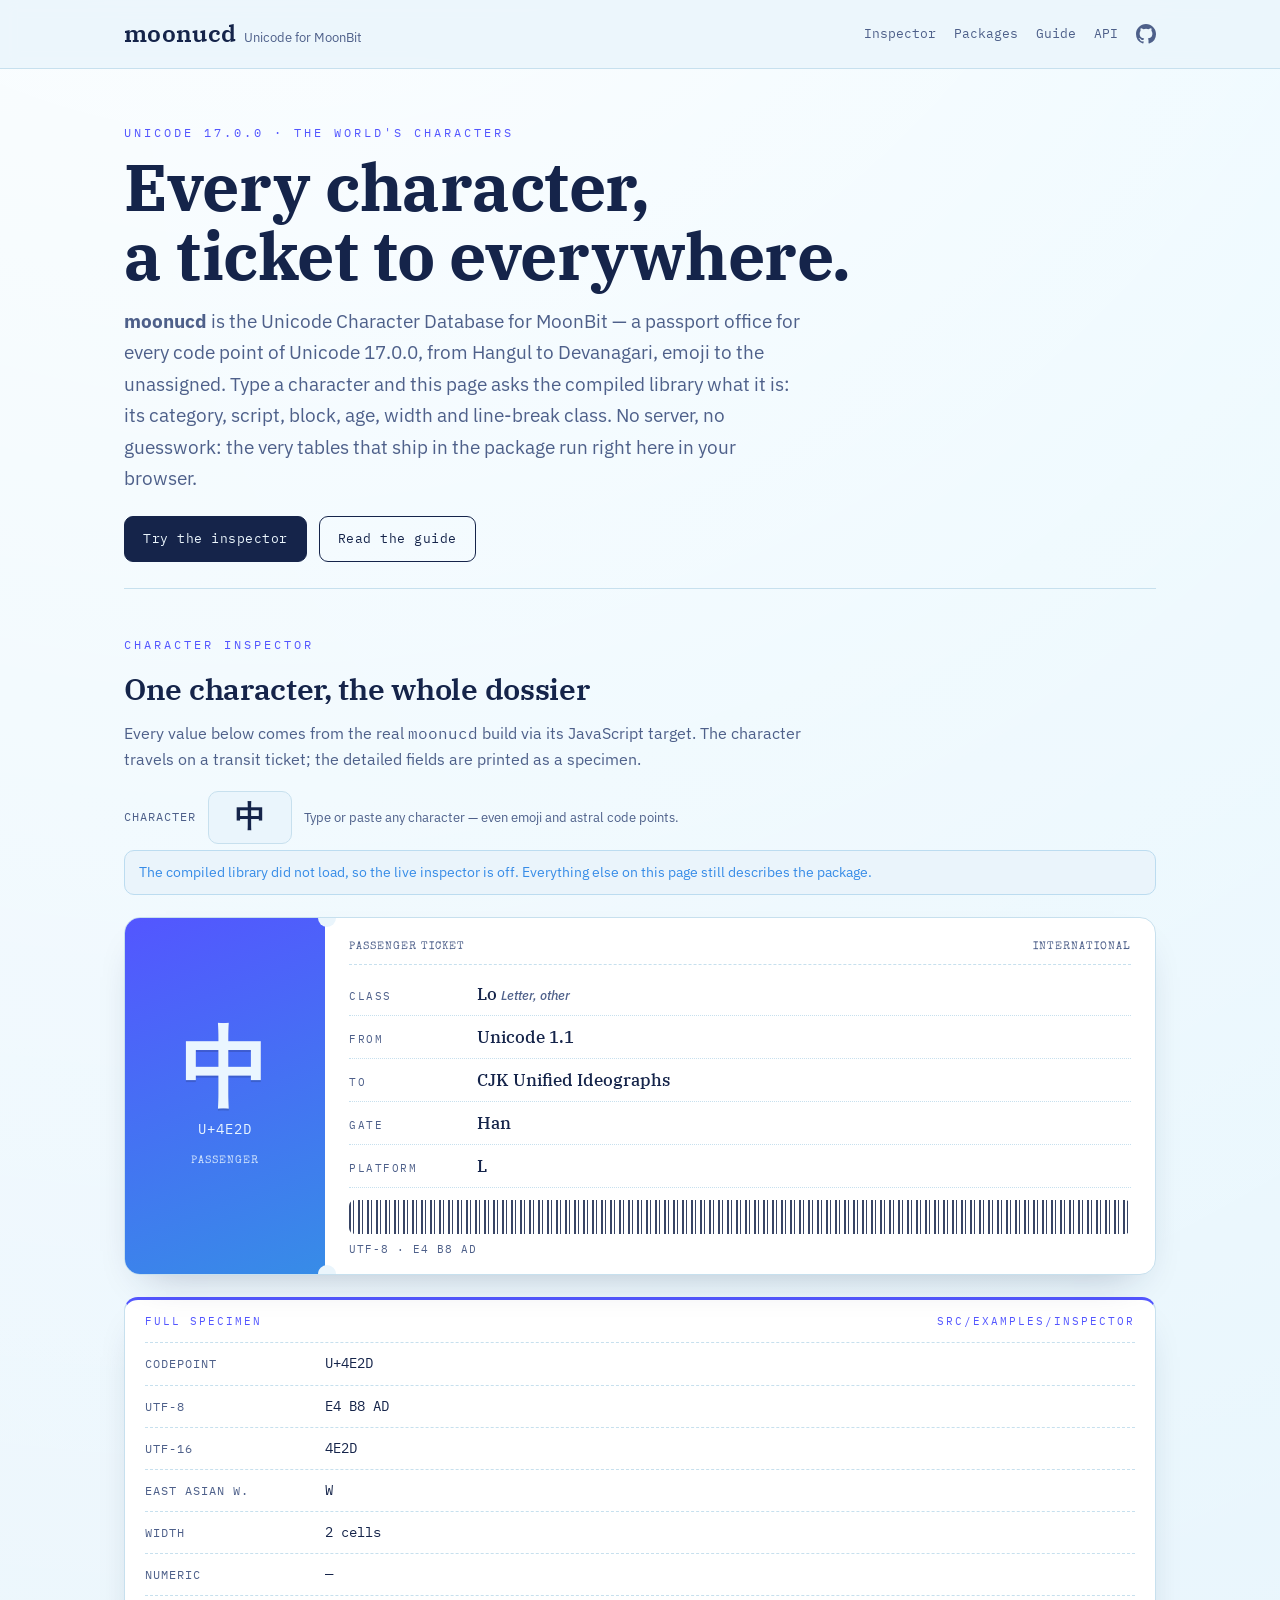
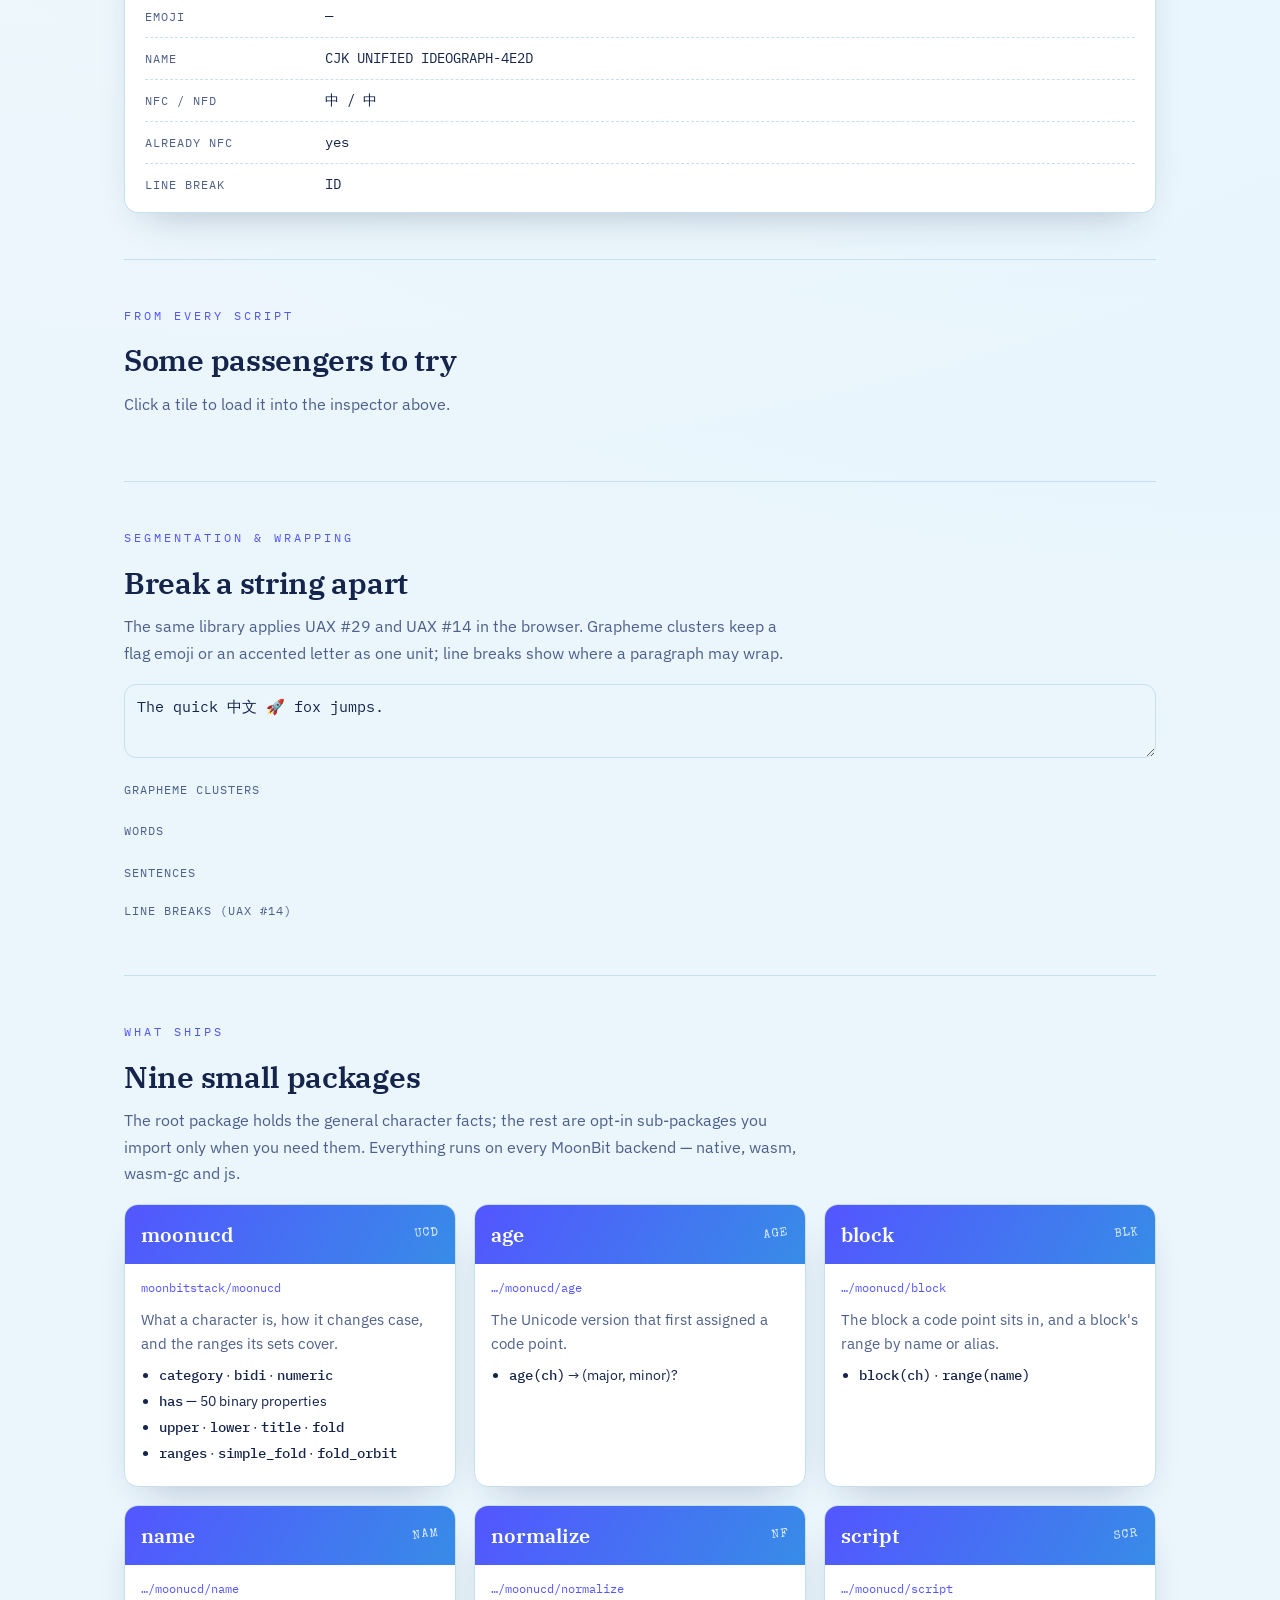
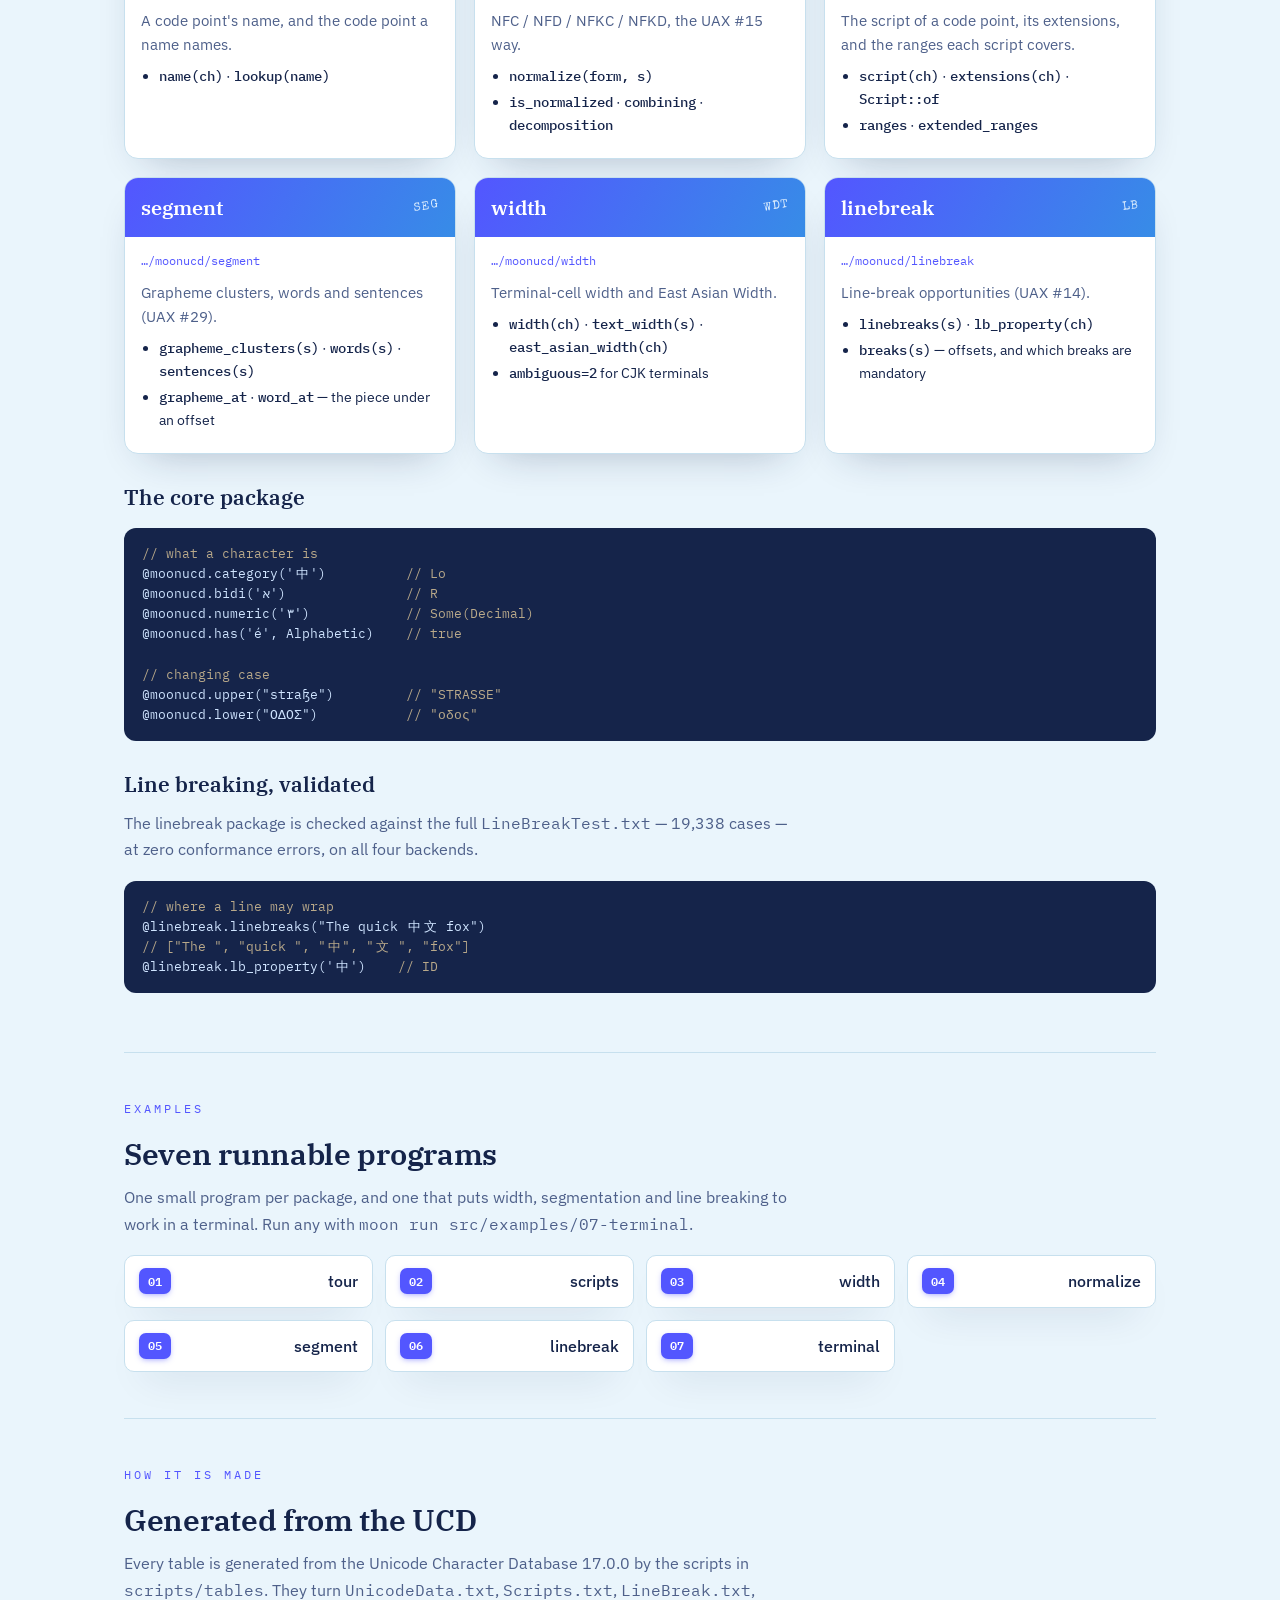
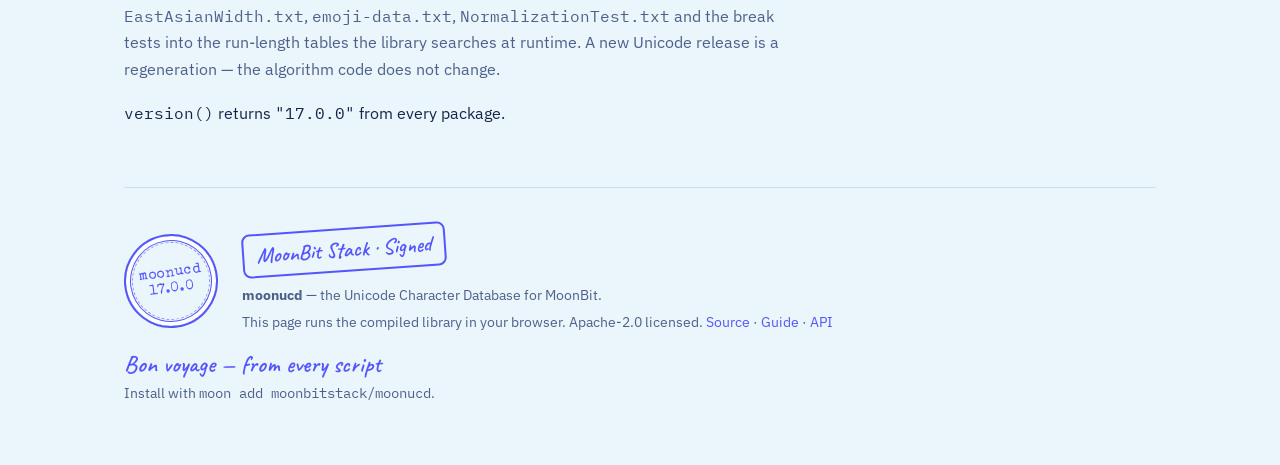
==== commit 6dff94e3: "feat(moonucd): range tables and simple case folding, for the sets a matcher holds. Category::ranges " ====
--- a/docs/index.html
+++ b/docs/index.html
@@ -9,6 +9,7 @@
 <link rel="preconnect" href="https://fonts.gstatic.com" crossorigin>
 <link href="https://fonts.googleapis.com/css2?family=Caveat:wght@500;600&family=IBM+Plex+Mono:wght@400;500&family=IBM+Plex+Sans:wght@400;500;600&family=IBM+Plex+Serif:ital,wght@0,400;0,500;0,600;0,700;1,400&family=Special+Elite&display=swap" rel="stylesheet">
 <link rel="stylesheet" href="assets/site.css">
+<script type="module" src="assets/scrollbar.js"></script>
 </head>
 <body>
 
@@ -141,11 +142,12 @@
         <div class="band"><h3>moonucd</h3><span class="tag">UCD</span></div>
         <div class="body">
           <div class="route">moonbitstack/moonucd</div>
-          <p>What a character is and how it changes case.</p>
+          <p>What a character is, how it changes case, and the ranges its sets cover.</p>
           <ul>
             <li><b>category</b> · <b>bidi</b> · <b>numeric</b></li>
             <li><b>has</b> — 50 binary properties</li>
             <li><b>upper</b> · <b>lower</b> · <b>title</b> · <b>fold</b></li>
+            <li><b>ranges</b> · <b>simple_fold</b> · <b>fold_orbit</b></li>
           </ul>
         </div>
       </div>
@@ -188,8 +190,9 @@
         <div class="band"><h3>script</h3><span class="tag">SCR</span></div>
         <div class="body">
           <div class="route">…/moonucd/script</div>
-          <p>The script of a code point and its extensions.</p>
-          <ul><li><b>script(ch)</b> · <b>extensions(ch)</b> · <b>Script::of</b></li></ul>
+          <p>The script of a code point, its extensions, and the ranges each script covers.</p>
+          <ul><li><b>script(ch)</b> · <b>extensions(ch)</b> · <b>Script::of</b></li>
+            <li><b>ranges</b> · <b>extended_ranges</b></li></ul>
         </div>
       </div>
       <div class="pkg">
--- a/docs/assets/site.css
+++ b/docs/assets/site.css
@@ -358,6 +358,12 @@
 }
 .entry .sig::-webkit-scrollbar-track{background:var(--paper-2)}
 .entry .sig::-webkit-scrollbar-thumb{border-color:var(--paper-2)}
+.entry pre.code{
+  font-family:var(--mono);font-size:12.5px;line-height:1.6;background:var(--paper-2);color:var(--ink);
+  border:1px solid var(--line);border-radius:8px;padding:10px 12px;margin:0 0 10px;overflow-x:auto;white-space:pre;
+}
+.entry pre.code::-webkit-scrollbar-track{background:var(--paper-2)}
+.entry pre.code::-webkit-scrollbar-thumb{border-color:var(--paper-2)}
 .entry p{font-size:15px}
 .entry .member{border-top:1px dashed var(--line);padding-top:10px;margin-top:4px}
 .variants{display:flex;flex-wrap:wrap;gap:6px;margin:0 0 12px;padding:0;list-style:none}
@@ -369,3 +375,12 @@
   .itinerary{position:static;max-height:none;border-bottom:1px solid var(--line)}
   .itinerary .sub{display:none}
 }
+
+/* The page scroll bar shows while the page moves or under the pointer and
+   hides a moment after; it keeps its place, so nothing shifts. */
+@supports selector(::-webkit-scrollbar) {
+  html:not(.scrolling)::-webkit-scrollbar-thumb { background: transparent; border-color: transparent; box-shadow: none; }
+}
+@supports not selector(::-webkit-scrollbar) {
+  html:not(.scrolling) { scrollbar-color: transparent transparent; }
+}
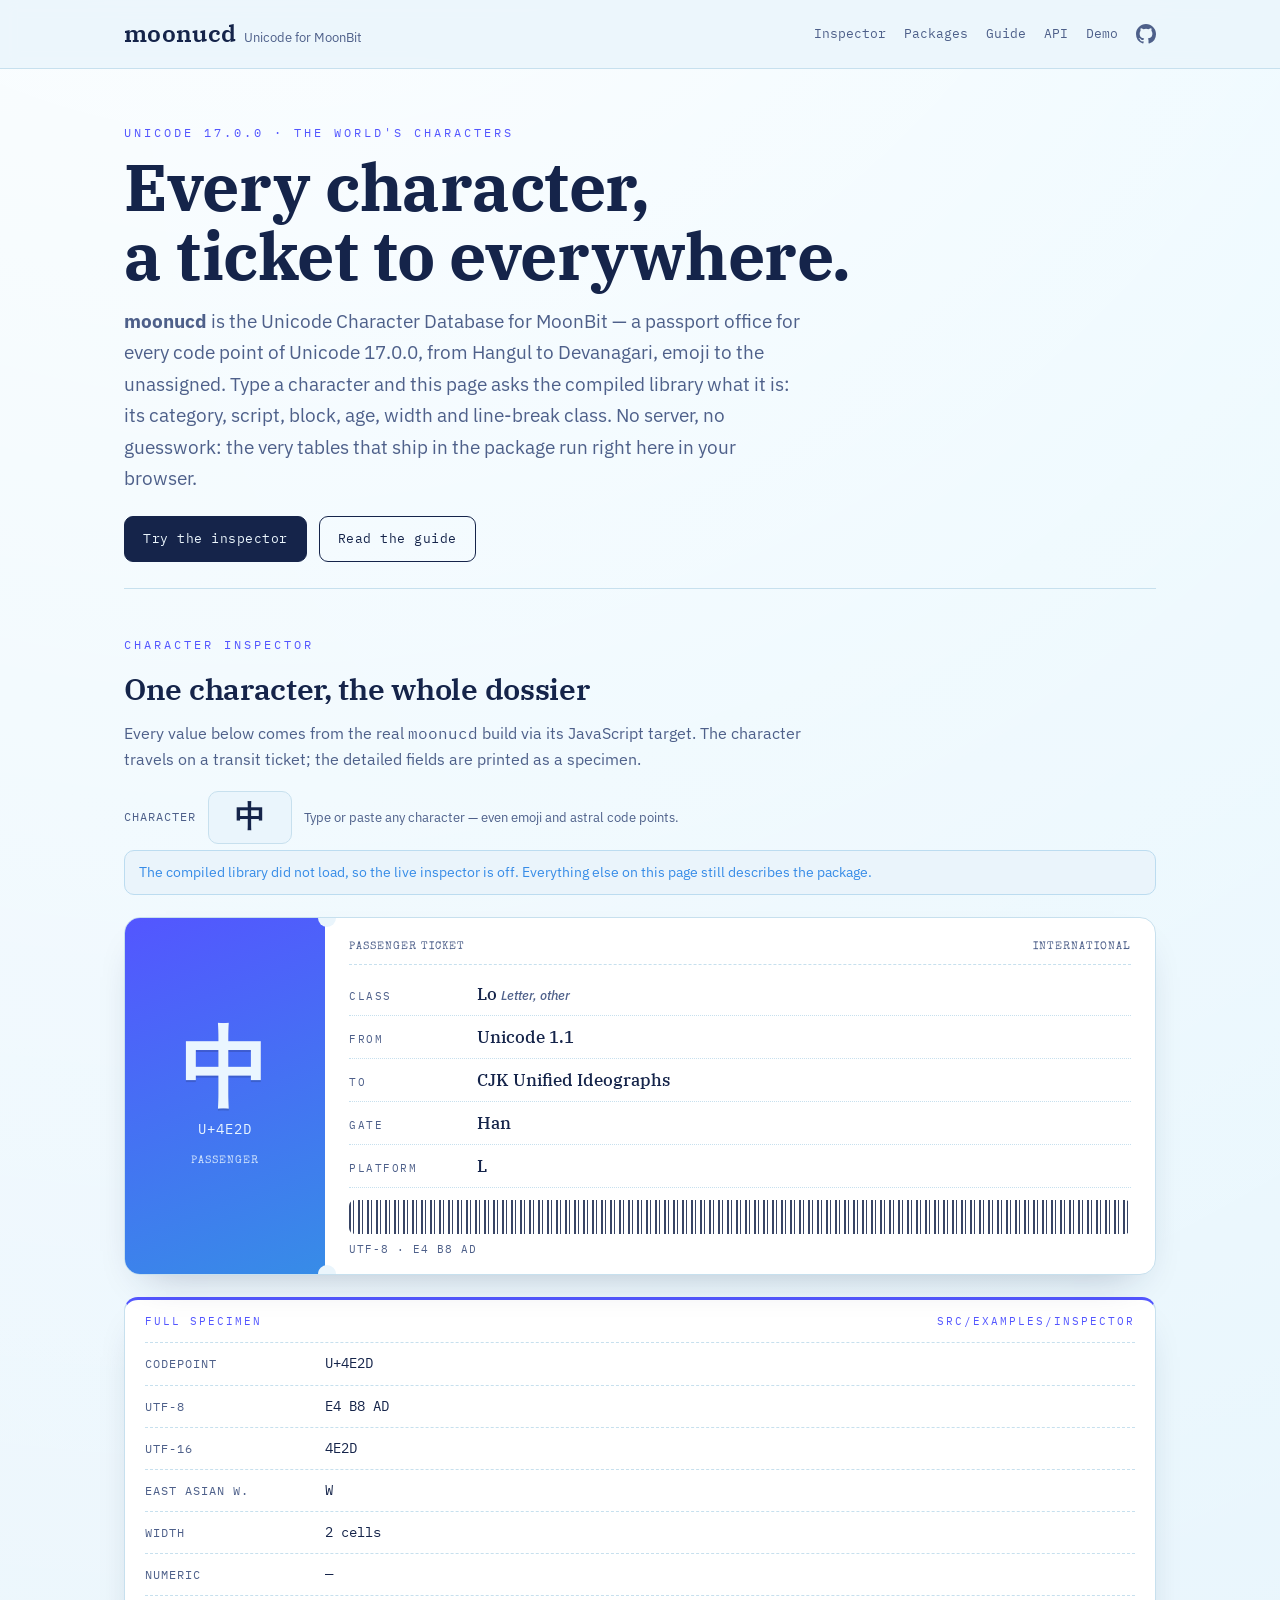
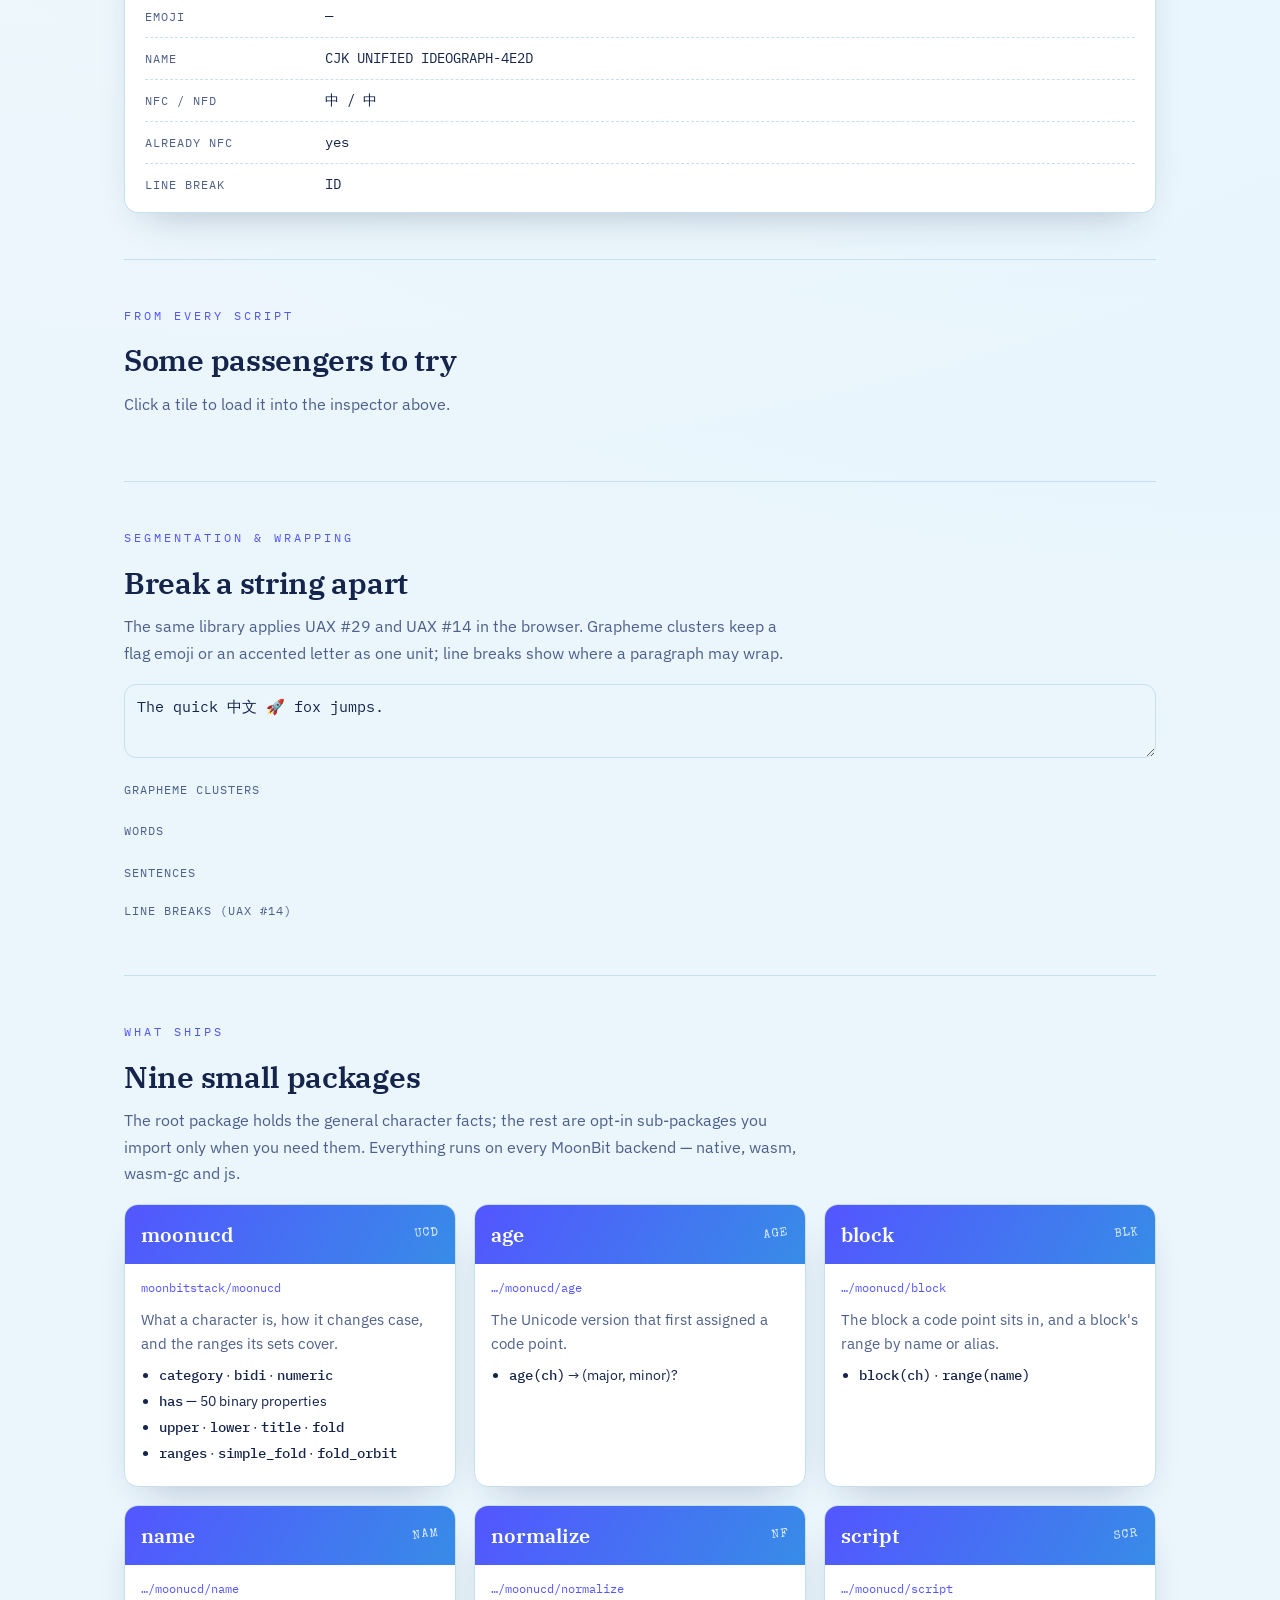
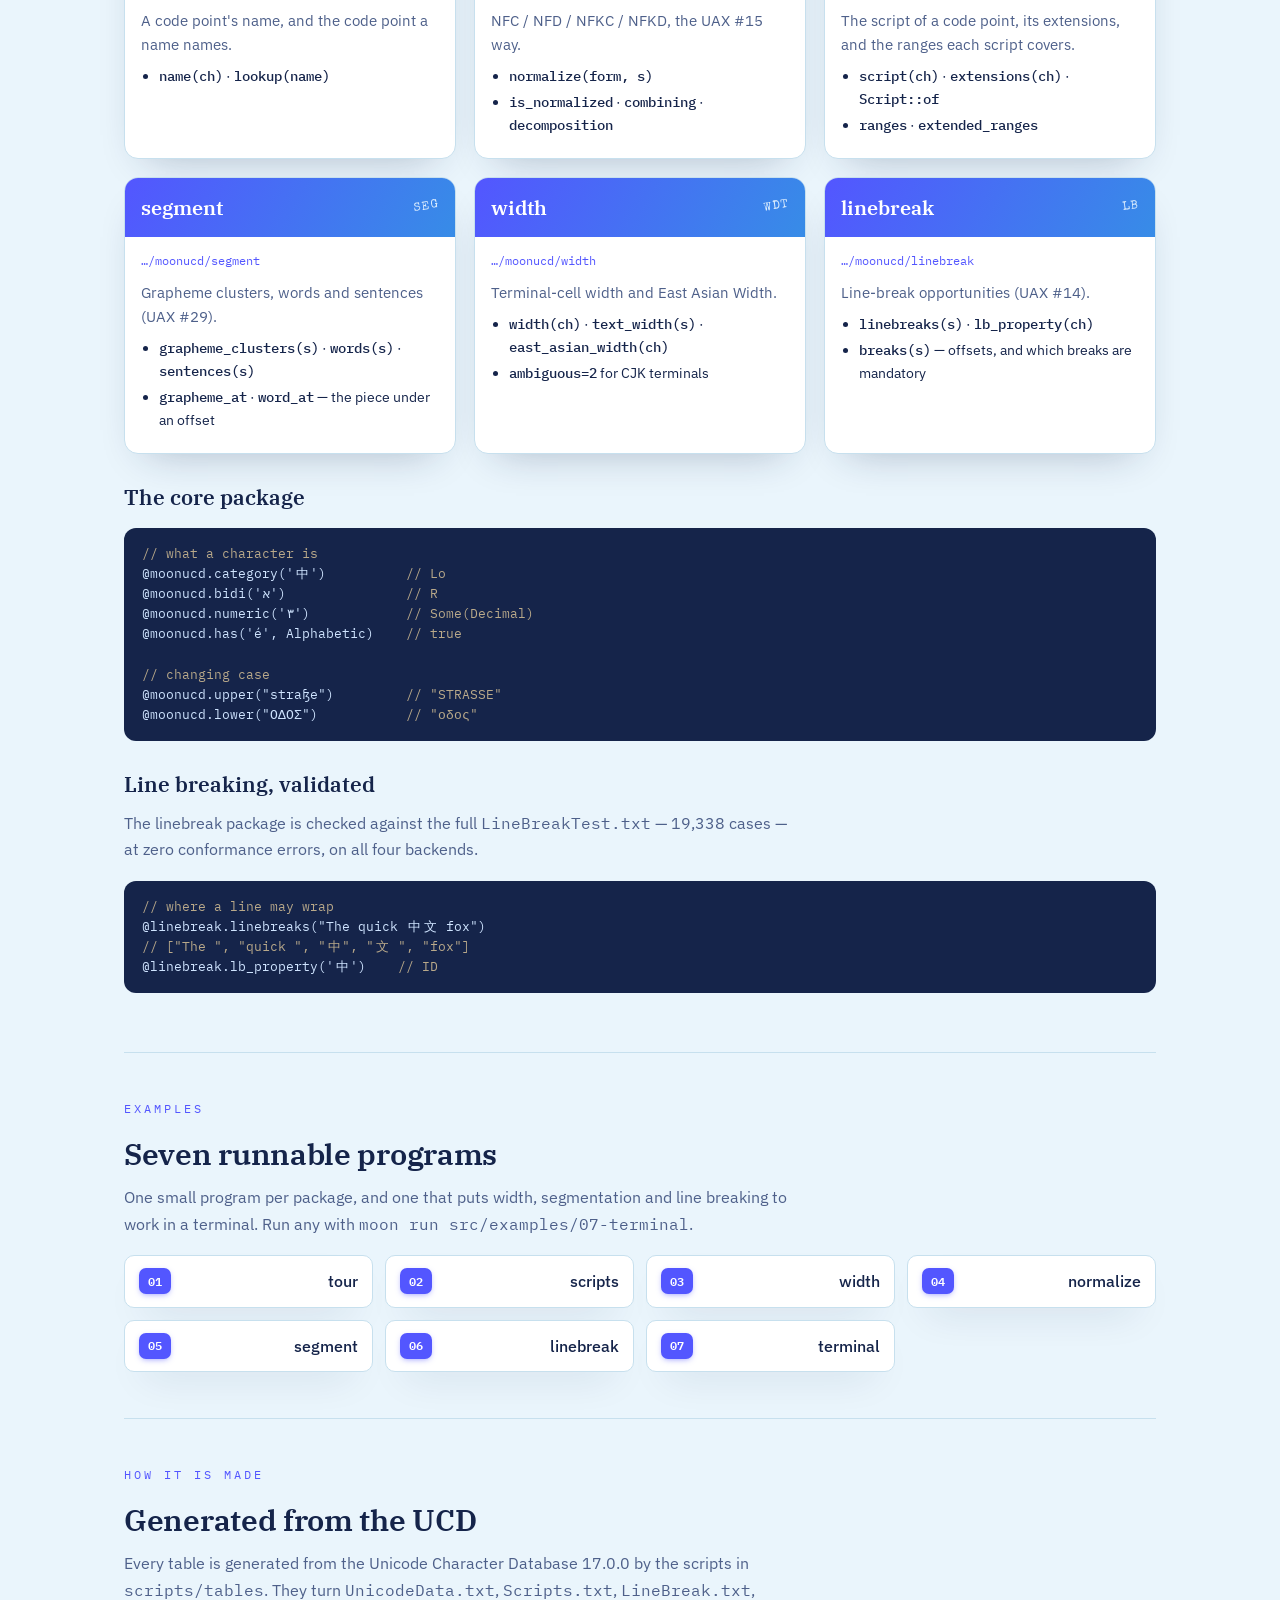
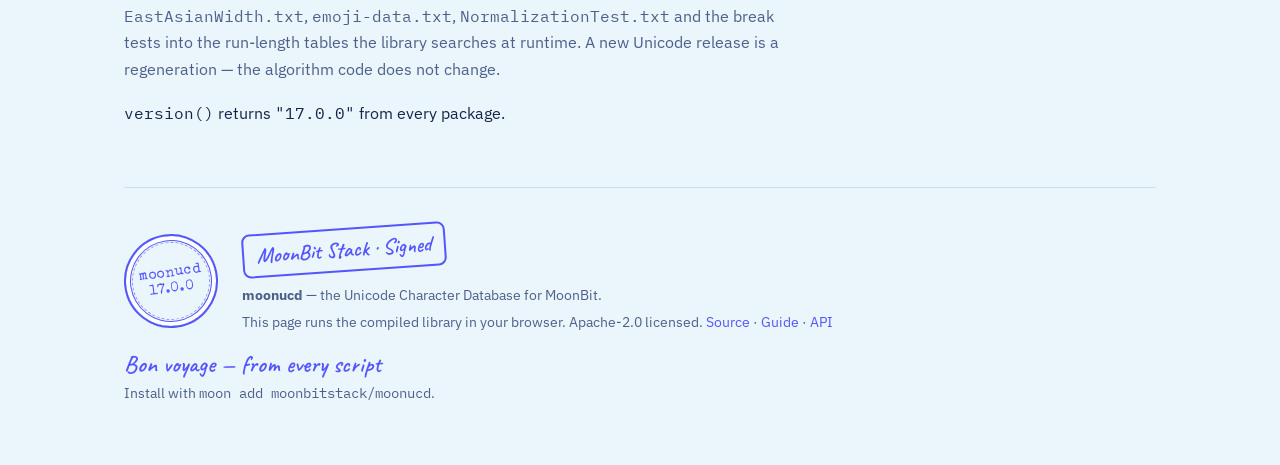
==== commit e411944a: "feat(moonucd): the sorting office, a demo page that runs the library on whatever you type. Four desk" ====
--- a/docs/index.html
+++ b/docs/index.html
@@ -21,6 +21,7 @@
       <a href="#packages">Packages</a>
       <a href="guide.html">Guide</a>
       <a href="api.html">API</a>
+      <a href="demo.html">Demo</a>
       <a class="gh" href="https://github.com/moonbitstack/moonucd" aria-label="Source on GitHub"><svg viewBox="0 0 16 16" aria-hidden="true"><path fill="currentColor" d="M8 0C3.58 0 0 3.58 0 8a8 8 0 0 0 5.47 7.59c.4.07.55-.17.55-.38v-1.33c-2.23.48-2.7-1.07-2.7-1.07-.36-.92-.89-1.17-.89-1.17-.73-.5.06-.49.06-.49.8.06 1.23.83 1.23.83.72 1.22 1.88.87 2.34.66.07-.52.28-.87.5-1.07-1.78-.2-3.65-.89-3.65-3.95 0-.87.31-1.59.82-2.15-.08-.2-.36-1.02.08-2.12 0 0 .67-.21 2.2.82a7.6 7.6 0 0 1 4 0c1.53-1.04 2.2-.82 2.2-.82.44 1.1.16 1.92.08 2.12.51.56.82 1.27.82 2.15 0 3.07-1.87 3.75-3.65 3.95.29.25.54.73.54 1.48v2.2c0 .21.15.46.55.38A8 8 0 0 0 16 8c0-4.42-3.58-8-8-8Z"/></svg></a>
     </nav>
   </div>
--- a/docs/assets/site.css
+++ b/docs/assets/site.css
@@ -371,9 +371,205 @@
 .variants li small{font-family:var(--sans);color:var(--ink-soft);margin-left:6px}
 
 @media (width <= 860px){
-  .doc{grid-template-columns:1fr;gap:10px}
-  .itinerary{position:static;max-height:none;border-bottom:1px solid var(--line)}
+  .doc{grid-template-columns:minmax(0,1fr);gap:10px}
+  .itinerary{position:static;max-height:none;border-bottom:1px solid var(--line);min-width:0}
+  .itinerary a{overflow-wrap:anywhere}
   .itinerary .sub{display:none}
+}
+
+
+/* ---- the sorting office (demo page) ---- */
+.office .hero{padding-bottom:10px}
+.parcel{
+  background:var(--card);border:1px solid var(--line);border-radius:14px;
+  box-shadow:var(--shadow);padding:18px 20px 16px;position:relative;
+  border-top:3px solid var(--accent);
+}
+.parcel::before{
+  content:"";position:absolute;left:20px;right:20px;top:8px;border-top:1px dashed var(--line);
+}
+.parcel-label{
+  font-family:var(--stamp);font-size:11px;letter-spacing:2px;text-transform:uppercase;
+  color:var(--accent);display:block;margin:6px 0 6px;
+}
+.parcel-input{
+  width:100%;font-family:var(--serif);font-size:clamp(20px,3.6vw,30px);font-weight:500;
+  padding:10px 12px;border-radius:10px;border:1px solid var(--line);
+  background:var(--paper);color:var(--ink);
+}
+.parcel-input:focus{outline:2px solid var(--accent);outline-offset:2px}
+.parcel-note{font-size:12.5px;color:var(--ink-soft);margin:8px 0 0}
+.stamps{display:flex;flex-wrap:wrap;gap:8px;margin-top:14px}
+.stamp{
+  font-family:var(--mono);font-size:12px;letter-spacing:.4px;
+  padding:5px 10px;border-radius:4px;cursor:pointer;
+  border:1.5px dashed var(--accent);color:var(--accent);background:transparent;
+  transition:transform .12s ease,background-color .12s ease;
+}
+.stamp:hover{background:color-mix(in srgb,var(--accent) 10%,transparent);transform:translateY(-1px)}
+.stamp:active{transform:translateY(0)}
+
+.manifest{
+  display:grid;grid-template-columns:repeat(auto-fit,minmax(120px,1fr));
+  gap:0;margin:18px 0 0;padding:0;border:1px solid var(--line);border-radius:12px;
+  background:var(--card);box-shadow:var(--shadow);overflow:hidden;
+}
+.manifest > div{padding:12px 14px;border-right:1px dashed var(--line)}
+.manifest > div:last-child{border-right:0}
+.manifest dt{font-family:var(--mono);font-size:10.5px;letter-spacing:1.4px;text-transform:uppercase;color:var(--ink-soft)}
+.manifest dd{margin:2px 0 0;font-family:var(--serif);font-size:24px;font-weight:600}
+
+.plates{display:flex;gap:8px;flex-wrap:wrap;margin:0 0 14px}
+.plate{
+  font-family:var(--mono);font-size:12.5px;letter-spacing:1px;
+  padding:7px 14px;border-radius:8px;cursor:pointer;
+  border:1px solid var(--line);background:var(--card);color:var(--ink-soft);
+}
+.plate.on{background:var(--ink);border-color:var(--ink);color:var(--paper)}
+.plate:hover{color:var(--accent)}
+.plate.on:hover{color:var(--paper)}
+
+.tray{
+  background:var(--card);border:1px solid var(--line);border-radius:12px;
+  box-shadow:var(--shadow);padding:10px 14px 14px;
+}
+.tray-head{display:flex;justify-content:space-between;gap:12px;align-items:baseline;padding:2px 0 8px;border-bottom:1px dashed var(--line);margin-bottom:10px}
+.tray-name{font-family:var(--mono);font-size:11px;letter-spacing:1.6px;text-transform:uppercase;color:var(--accent)}
+.tray-note{font-family:var(--mono);font-size:11px;color:var(--ink-soft)}
+.tray-out{margin-top:10px;padding:8px 10px;border-radius:8px;background:var(--paper-2);font-size:13px;word-break:break-all}
+.glyphs{display:flex;flex-wrap:wrap;gap:6px;min-height:52px;align-items:flex-end}
+.tile{
+  position:relative;display:flex;flex:none;flex-direction:column;align-items:center;gap:2px;
+  min-width:44px;padding:6px 8px 4px;border-radius:8px;
+  border:1px solid var(--line);background:var(--paper);
+}
+.tile .g{font-family:var(--serif);font-size:26px;line-height:1.15;font-weight:500}
+.tile .u{font-family:var(--mono);font-size:9.5px;letter-spacing:.3px;color:var(--ink-soft)}
+.tile .ccc{
+  position:absolute;top:-6px;right:-4px;background:var(--accent);color:#fff;
+  font-family:var(--mono);font-size:9px;padding:0 4px;border-radius:6px;
+}
+.tile.moved{border-color:var(--accent);box-shadow:0 0 0 2px color-mix(in srgb,var(--accent) 22%,transparent)}
+.tile.gone{opacity:.55;text-decoration:line-through}
+.tile.joined{background:color-mix(in srgb,var(--teal) 30%,var(--paper));border-color:var(--teal)}
+.tile.hangul{border-style:dashed}
+.press-arm{display:flex;align-items:center;gap:10px;padding:8px 6px;color:var(--ink-soft)}
+.press-arm::before{content:"";width:2px;height:22px;background:var(--line);margin-left:18px}
+.press-arm span{font-family:var(--mono);font-size:10.5px;letter-spacing:1.6px;text-transform:uppercase}
+.desk-note{font-size:13px;color:var(--ink-soft);margin:12px 0 0}
+
+.belt-controls{display:flex;gap:16px;align-items:center;flex-wrap:wrap;margin-bottom:14px}
+.switch{display:inline-flex;gap:8px;align-items:center;font-size:13.5px;color:var(--ink-soft);cursor:pointer}
+.switch input{accent-color:var(--accent);width:16px;height:16px}
+.belt-total{font-size:12px;color:var(--accent)}
+.lane{margin:0 0 14px}
+.lane-name{font-family:var(--mono);font-size:11px;letter-spacing:1.6px;text-transform:uppercase;color:var(--ink-soft);margin-bottom:6px}
+.belt{display:flex;gap:3px;overflow-x:auto;padding:4px 2px 12px;align-items:flex-end}
+.belt .unit{
+  flex:none;display:flex;flex-direction:column;align-items:center;justify-content:center;
+  width:calc(var(--cells,1) * 1.15rem + 10px);height:58px;padding:0 2px;border-radius:6px;
+  border:1px solid var(--line);background:var(--card);overflow:hidden;
+}
+.belt .unit .u{font-family:var(--mono);font-size:9.5px;color:var(--ink-soft);line-height:1;margin-top:2px}
+.belt.flow{flex-wrap:wrap;gap:6px;overflow:visible;height:auto}
+.belt.flow .chip{white-space:pre;font-size:15px;padding:4px 8px}
+.belt.flow .chip.space{background:var(--paper-2);color:var(--ink-soft)}
+.belt.flow .sent{font-size:15px;margin:0}
+.belt .unit .g{font-family:var(--serif);font-size:22px;line-height:1;font-weight:500;white-space:pre}
+.belt .unit.mark{background:var(--paper-2);border-style:dashed}
+.belt .unit.zero{opacity:.6}
+.belt .unit.must{background:color-mix(in srgb,var(--accent) 12%,var(--card));border-color:var(--accent)}
+.ruler{display:flex;gap:0;margin-top:-8px;padding-bottom:2px;overflow:hidden}
+.ruler i{
+  display:block;width:var(--cell,10px);border-left:1px solid var(--line);height:7px;
+}
+.ruler i:nth-child(5n+1){height:11px;border-color:var(--ink-soft)}
+
+.strip{display:flex;align-items:stretch;overflow-x:auto;padding:10px 2px 14px;gap:0}
+.strip .ch{
+  flex:none;display:flex;align-items:center;justify-content:center;
+  min-width:22px;padding:0 3px;height:56px;font-family:var(--serif);font-size:23px;
+}
+.strip .ch.space{background:var(--paper-2);border-radius:6px}
+.strip .cut{
+  flex:none;width:14px;align-self:stretch;position:relative;cursor:help;
+}
+.strip .cut::after{
+  content:"";position:absolute;top:8px;bottom:8px;left:50%;width:0;
+}
+.strip .cut.may::after{border-left:2px dashed var(--teal)}
+.strip .cut.must::after{border-left:3px solid var(--accent)}
+.strip .cut.none::after{border-left:1px dotted color-mix(in srgb,var(--line) 80%,var(--ink-soft))}
+.strip .cut:hover{background:color-mix(in srgb,var(--accent) 8%,transparent);border-radius:4px}
+.legend{display:flex;gap:18px;flex-wrap:wrap;font-size:12.5px;color:var(--ink-soft);margin:4px 0 18px}
+.legend span{display:inline-flex;align-items:center;gap:6px}
+.legend .mark{display:inline-block;width:0;height:16px}
+.legend .mark.may{border-left:2px dashed var(--teal)}
+.legend .mark.must{border-left:3px solid var(--accent)}
+.legend .mark.none{border-left:1px dotted var(--line)}
+
+.postcard-controls{display:flex;gap:14px;align-items:center;flex-wrap:wrap;margin-bottom:12px}
+.postcard-controls label{font-family:var(--mono);font-size:11px;letter-spacing:1.4px;text-transform:uppercase;color:var(--ink-soft)}
+.postcard-controls input[type=range]{accent-color:var(--accent);width:220px;max-width:100%}
+.postcard-controls output{font-size:12px;color:var(--accent)}
+.postcard{
+  background:var(--card);border:1px solid var(--line);border-radius:4px;
+  box-shadow:var(--shadow);padding:10px 18px;font-family:var(--mono);
+  font-size:15px;line-height:1.75;position:relative;
+}
+.postcard-line{white-space:pre;min-height:1.75em;border-bottom:1px dashed var(--line);padding:2px 0}
+.postcard-line:last-child{border-bottom:0}
+.postcard-line .over{background:color-mix(in srgb,var(--accent) 16%,transparent);border-radius:3px}
+.postcard .empty{color:var(--ink-soft)}
+
+.rack{display:grid;grid-template-columns:repeat(auto-fill,minmax(210px,1fr));gap:14px}
+.rack-card{
+  background:var(--card);border:1px solid var(--line);border-radius:12px;
+  box-shadow:var(--shadow);padding:12px 14px 10px;min-width:0;
+}
+.rack-head{display:flex;align-items:baseline;gap:10px;border-bottom:1px dashed var(--line);padding-bottom:8px;margin-bottom:6px}
+.rack-head .g{font-family:var(--serif);font-size:30px;font-weight:600;line-height:1}
+.rack-head .u{font-family:var(--mono);font-size:10.5px;color:var(--ink-soft);overflow-wrap:anywhere}
+.rack-row{display:grid;grid-template-columns:64px minmax(0,1fr);gap:8px;padding:3px 0;align-items:baseline}
+.rack-row .k{font-family:var(--mono);font-size:9.5px;letter-spacing:1px;text-transform:uppercase;color:var(--ink-soft)}
+.rack-row .v{font-family:var(--serif);font-size:16px;overflow-wrap:anywhere}
+.rack-row .v.same{color:var(--ink-soft);font-family:var(--mono);font-size:12px}
+.orbit{display:flex;flex-wrap:wrap;gap:4px;margin-top:6px}
+.orbit span{font-family:var(--mono);font-size:12px;padding:1px 5px;border-radius:5px;border:1px solid var(--line);background:var(--paper)}
+.orbit span.self{background:var(--ink);color:var(--paper);border-color:var(--ink)}
+
+.tip{
+  position:fixed;z-index:60;pointer-events:none;opacity:0;transform:translateY(4px);
+  transition:opacity .12s ease,transform .12s ease;
+  background:var(--ink);color:var(--paper);border-radius:8px;
+  padding:6px 9px;font-family:var(--mono);font-size:11.5px;line-height:1.45;
+  max-width:280px;box-shadow:0 10px 24px -14px rgba(21,36,74,.7);
+}
+.tip.on{opacity:1;transform:translateY(0)}
+.scroll::-webkit-scrollbar{height:8px;width:8px}
+.scroll::-webkit-scrollbar-track{background:transparent}
+.scroll::-webkit-scrollbar-thumb{
+  background:color-mix(in srgb,var(--ink) 22%,transparent);
+  border:2px solid transparent;background-clip:content-box;border-radius:99px;
+}
+.scroll:hover::-webkit-scrollbar-thumb{background:color-mix(in srgb,var(--ink) 40%,transparent);background-clip:content-box}
+
+@media (width <= 860px){
+  .manifest{grid-template-columns:repeat(2,minmax(0,1fr))}
+  .manifest > div:nth-child(2n){border-right:0}
+  .manifest > div{border-bottom:1px dashed var(--line)}
+}
+@media (width <= 640px){
+  .brand small{display:none}
+  .parcel-input{font-size:20px}
+  .rack{grid-template-columns:repeat(2,minmax(0,1fr));gap:10px}
+  .rack-card{padding:10px 10px 8px}
+  .rack-row{grid-template-columns:56px minmax(0,1fr)}
+  .postcard{font-size:13px}
+  .strip .ch{font-size:20px;min-width:22px}
+}
+@media (prefers-reduced-motion: reduce){
+  .stamp,.tip{transition:none}
 }
 
 /* The page scroll bar shows while the page moves or under the pointer and
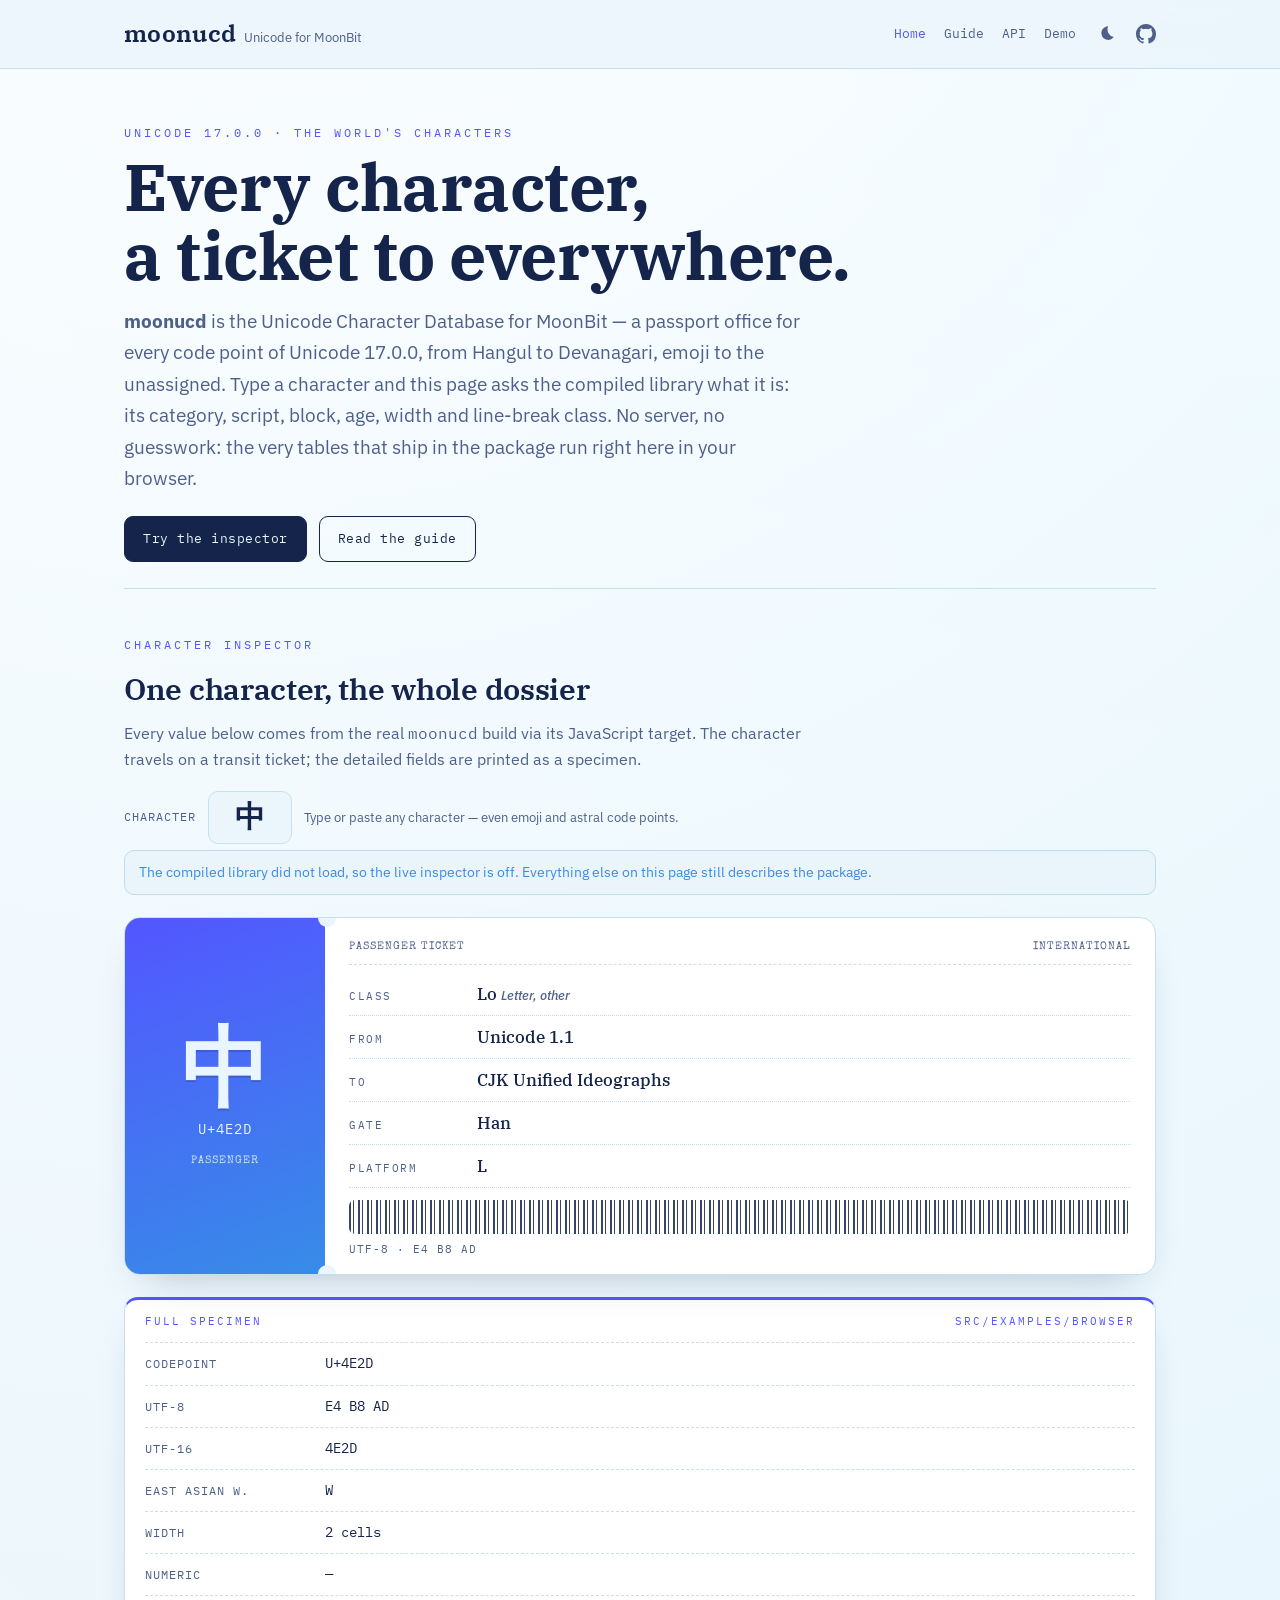
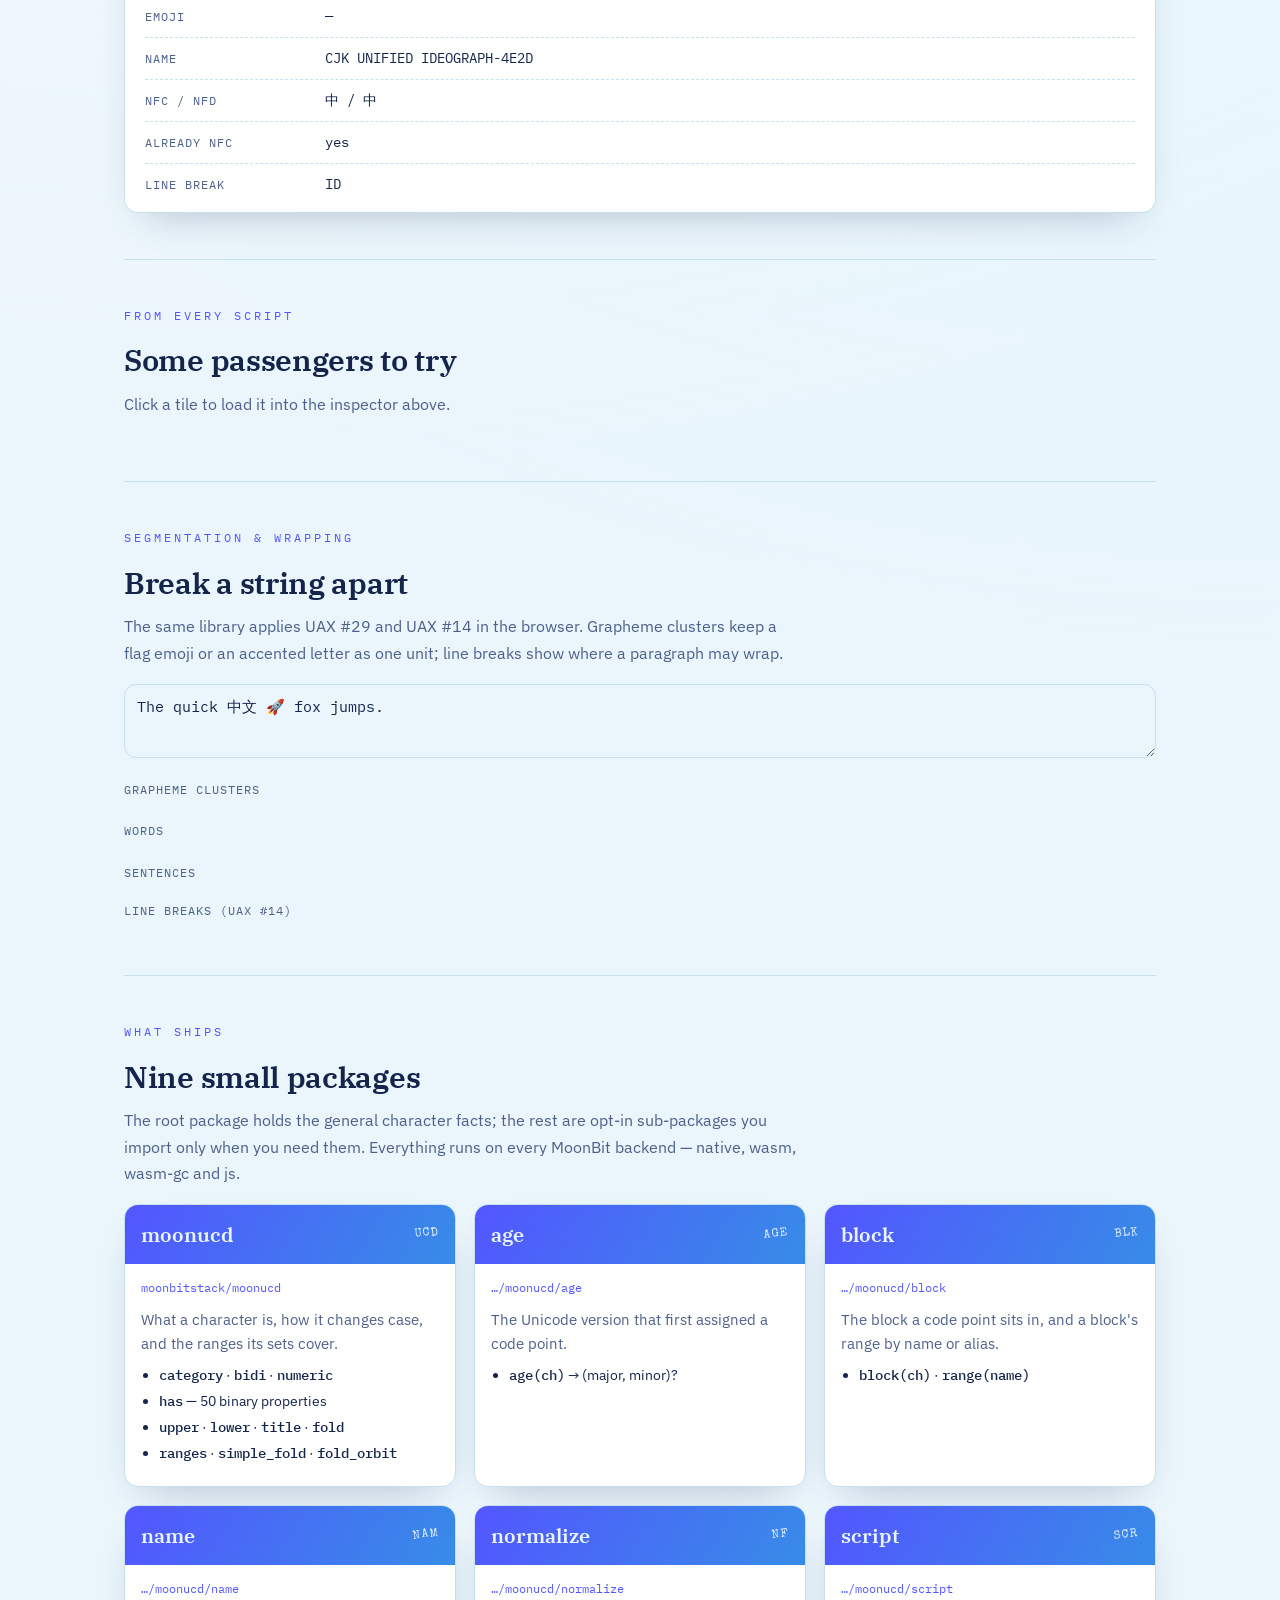
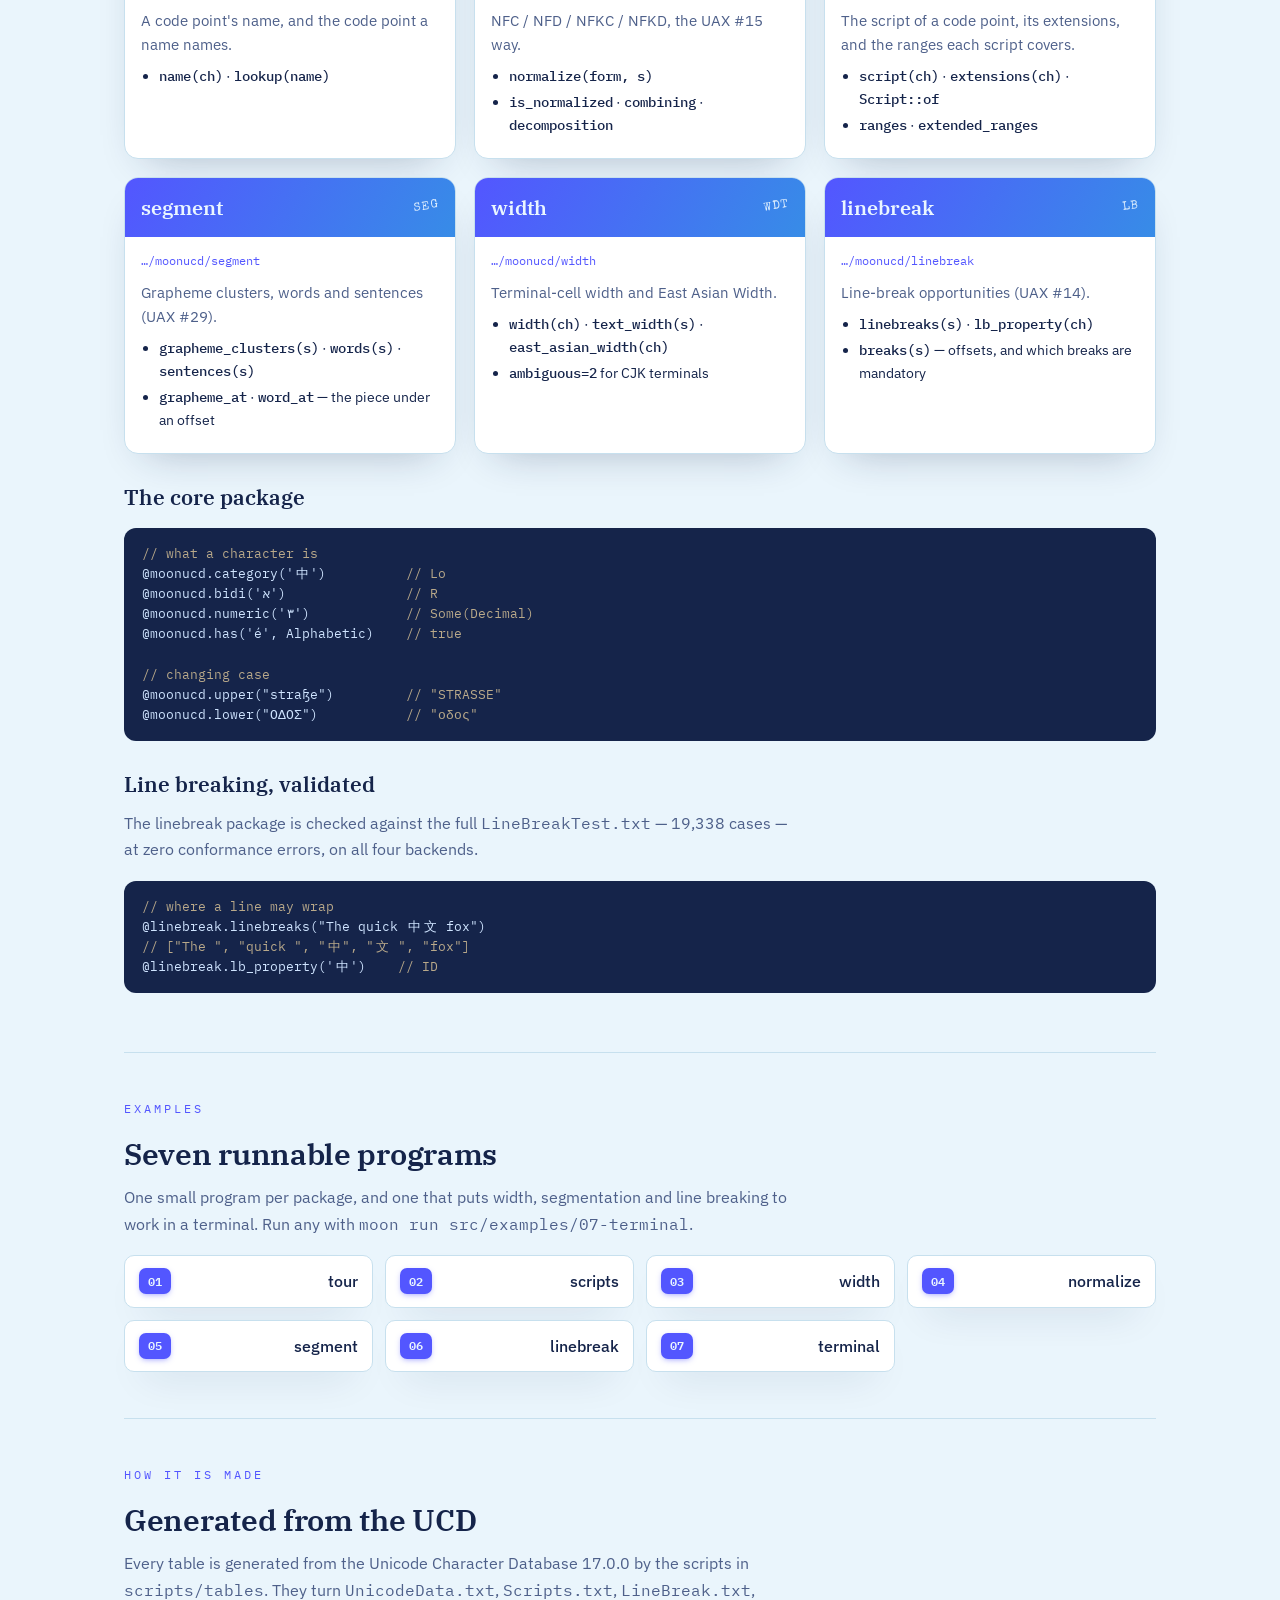
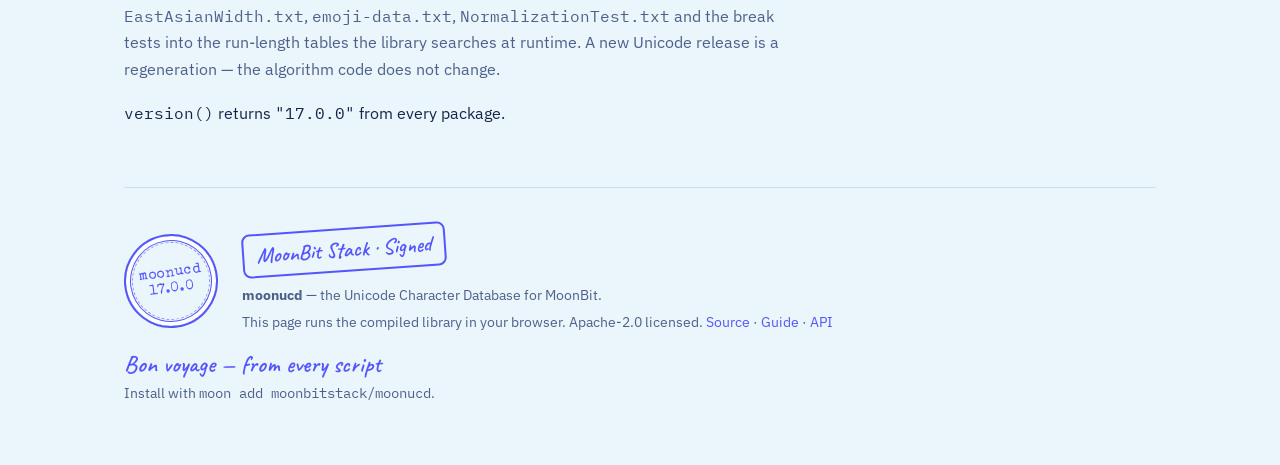
==== commit cc57741b: "feat(moonucd): the pages at night, a scroll bar that keeps out of the way, and one header everywhere" ====
--- a/docs/index.html
+++ b/docs/index.html
@@ -2,12 +2,14 @@
 <html lang="en">
 <head>
 <meta charset="utf-8">
+<link rel="icon" href="data:image/svg+xml,%3Csvg xmlns='http://www.w3.org/2000/svg' viewBox='0 0 32 32'%3E%3Crect width='32' height='32' rx='6' fill='%235356ff'/%3E%3Ctext x='16' y='23' font-family='Georgia,serif' font-size='20' fill='%23eaf5fc' text-anchor='middle'%3E%E4%B8%AD%3C/text%3E%3C/svg%3E">
 <meta name="viewport" content="width=device-width, initial-scale=1">
 <title>moonucd — the Unicode Character Database for MoonBit</title>
 <meta name="description" content="Query the Unicode Character Database from MoonBit: category, properties, case, normalization, scripts, segmentation, width and line breaking for every code point of Unicode 17.0.0.">
 <link rel="preconnect" href="https://fonts.googleapis.com">
 <link rel="preconnect" href="https://fonts.gstatic.com" crossorigin>
 <link href="https://fonts.googleapis.com/css2?family=Caveat:wght@500;600&family=IBM+Plex+Mono:wght@400;500&family=IBM+Plex+Sans:wght@400;500;600&family=IBM+Plex+Serif:ital,wght@0,400;0,500;0,600;0,700;1,400&family=Special+Elite&display=swap" rel="stylesheet">
+<script src="assets/theme.js"></script>
 <link rel="stylesheet" href="assets/site.css">
 <script type="module" src="assets/scrollbar.js"></script>
 </head>
@@ -17,11 +19,14 @@
   <div class="bar">
     <div class="brand"><a href="./">moonucd</a><small>Unicode for MoonBit</small></div>
     <nav class="top">
-      <a href="#tour">Inspector</a>
-      <a href="#packages">Packages</a>
+      <a href="./" aria-current="page">Home</a>
       <a href="guide.html">Guide</a>
       <a href="api.html">API</a>
       <a href="demo.html">Demo</a>
+      <button class="theme-toggle" type="button" aria-label="Switch to the dark theme" title="Switch to the dark theme">
+        <svg class="i-moon" viewBox="0 0 16 16" aria-hidden="true"><path fill="currentColor" d="M9.6 1.2a6.4 6.4 0 1 0 5.2 10.1A7.2 7.2 0 0 1 9.6 1.2Z"/></svg>
+        <svg class="i-sun" viewBox="0 0 16 16" aria-hidden="true"><circle cx="8" cy="8" r="3.1" fill="currentColor"/><g stroke="currentColor" stroke-width="1.2" stroke-linecap="round"><path d="M8 1.1v1.5M8 13.4v1.5M1.1 8h1.5M13.4 8h1.5M3.1 3.1l1.1 1.1M11.8 11.8l1.1 1.1M12.9 3.1l-1.1 1.1M4.2 11.8l-1.1 1.1"/></g></svg>
+      </button>
       <a class="gh" href="https://github.com/moonbitstack/moonucd" aria-label="Source on GitHub"><svg viewBox="0 0 16 16" aria-hidden="true"><path fill="currentColor" d="M8 0C3.58 0 0 3.58 0 8a8 8 0 0 0 5.47 7.59c.4.07.55-.17.55-.38v-1.33c-2.23.48-2.7-1.07-2.7-1.07-.36-.92-.89-1.17-.89-1.17-.73-.5.06-.49.06-.49.8.06 1.23.83 1.23.83.72 1.22 1.88.87 2.34.66.07-.52.28-.87.5-1.07-1.78-.2-3.65-.89-3.65-3.95 0-.87.31-1.59.82-2.15-.08-.2-.36-1.02.08-2.12 0 0 .67-.21 2.2.82a7.6 7.6 0 0 1 4 0c1.53-1.04 2.2-.82 2.2-.82.44 1.1.16 1.92.08 2.12.51.56.82 1.27.82 2.15 0 3.07-1.87 3.75-3.65 3.95.29.25.54.73.54 1.48v2.2c0 .21.15.46.55.38A8 8 0 0 0 16 8c0-4.42-3.58-8-8-8Z"/></svg></a>
     </nav>
   </div>
@@ -79,7 +84,7 @@
     </div>
 
     <div class="specimen" id="specimen">
-      <div class="spec-head"><span>Full specimen</span><span class="mono">src/examples/inspector</span></div>
+      <div class="spec-head"><span>Full specimen</span><span class="mono">src/examples/browser</span></div>
       <div class="srow"><div class="sk">Codepoint</div><div class="sv" id="sCp">U+4E2D</div></div>
       <div class="srow"><div class="sk">UTF-8</div><div class="sv" id="sU8">E4 B8 AD</div></div>
       <div class="srow"><div class="sk">UTF-16</div><div class="sv" id="sU16">4E2D</div></div>
--- a/docs/assets/site.css
+++ b/docs/assets/site.css
@@ -8,6 +8,18 @@
   --accent-deep:#378ce7;
   --teal:#67c6e3;
   --line:#c7e0ee;
+  --glow-1:#ffffff;
+  --glow-2:#dff5ff;
+  --tint:#e8f4fb;
+  --tint-2:#eef0ff;
+  --stub-ink:#eaf6ff;
+  --code-bg:#15244a;
+  --code-ink:#cfe4ff;
+  --code-comment:#b9a98a;
+  --code-thumb:#4b5c8f;
+  --warn-bg:#eaf4fb;
+  --warn-line:#bcdcf0;
+  --header-bg:rgba(234,245,252,.85);
   --shadow:0 18px 40px -22px rgba(21,36,74,.32);
   --serif:"IBM Plex Serif",Georgia,"Times New Roman",serif;
   --sans:"IBM Plex Sans",system-ui,-apple-system,"Segoe UI",Roboto,sans-serif;
@@ -15,6 +27,82 @@
   --stamp:"Special Elite","Courier New",monospace;
   --hand:"Caveat","Segoe Script","Bradley Hand","Brush Script MT","Comic Sans MS",cursive;
 }
+/* The same page at night: the paper turns to the colour of a stamp album
+   page, the ink to moonlight, and the accent keeps enough contrast to read. */
+@media (prefers-color-scheme: dark){
+  :root{
+    --paper:#0b1530;
+    --paper-2:#111f42;
+    --card:#14224a;
+    --ink:#e7efff;
+    --ink-soft:#a2b4dc;
+    --accent:#9a9dff;
+    --accent-deep:#79c0ff;
+    --teal:#6fd3ec;
+    --line:#293c68;
+    --glow-1:#152349;
+    --glow-2:#102044;
+    --tint:#182750;
+    --tint-2:#1c2160;
+    --stub-ink:#eaf6ff;
+    --code-bg:#060e24;
+    --code-ink:#cfe4ff;
+    --code-comment:#b9a98a;
+    --code-thumb:#3b4a7a;
+    --warn-bg:#152448;
+    --warn-line:#2c4272;
+    --header-bg:rgba(11,21,48,.88);
+    --shadow:0 18px 40px -22px rgba(0,0,0,.65);
+  }
+}
+html[data-theme="dark"]{
+  --paper:#0b1530;
+  --paper-2:#111f42;
+  --card:#14224a;
+  --ink:#e7efff;
+  --ink-soft:#a2b4dc;
+  --accent:#9a9dff;
+  --accent-deep:#79c0ff;
+  --teal:#6fd3ec;
+  --line:#293c68;
+  --glow-1:#152349;
+  --glow-2:#102044;
+  --tint:#182750;
+  --tint-2:#1c2160;
+  --stub-ink:#eaf6ff;
+  --code-bg:#060e24;
+  --code-ink:#cfe4ff;
+  --code-comment:#b9a98a;
+  --code-thumb:#3b4a7a;
+  --warn-bg:#152448;
+  --warn-line:#2c4272;
+  --header-bg:rgba(11,21,48,.88);
+  --shadow:0 18px 40px -22px rgba(0,0,0,.65);
+}
+html[data-theme="light"]{
+  --paper:#eaf5fc;
+  --paper-2:#dff5ff;
+  --card:#ffffff;
+  --ink:#15244a;
+  --ink-soft:#4e608a;
+  --accent:#5356ff;
+  --accent-deep:#378ce7;
+  --teal:#67c6e3;
+  --line:#c7e0ee;
+  --glow-1:#ffffff;
+  --glow-2:#dff5ff;
+  --tint:#e8f4fb;
+  --tint-2:#eef0ff;
+  --stub-ink:#eaf6ff;
+  --code-bg:#15244a;
+  --code-ink:#cfe4ff;
+  --code-comment:#b9a98a;
+  --code-thumb:#4b5c8f;
+  --warn-bg:#eaf4fb;
+  --warn-line:#bcdcf0;
+  --header-bg:rgba(234,245,252,.85);
+  --shadow:0 18px 40px -22px rgba(21,36,74,.32);
+}
 *{box-sizing:border-box}
 @supports not selector(::-webkit-scrollbar){
   html{scrollbar-width:thin;scrollbar-color:var(--accent) var(--paper-2)}
@@ -29,14 +117,14 @@
 ::-webkit-scrollbar-thumb:hover{background:var(--accent-deep)}
 ::-webkit-scrollbar-button{display:none}
 ::-webkit-scrollbar-corner{background:transparent}
-pre::-webkit-scrollbar-track{background:var(--ink)}
-pre::-webkit-scrollbar-thumb{background:#4b5c8f;border-color:var(--ink)}
+pre::-webkit-scrollbar-track{background:var(--code-bg)}
+pre::-webkit-scrollbar-thumb{background:var(--code-thumb);border-color:var(--code-bg)}
 
 body{
   margin:0;
   background:
-    radial-gradient(circle at 20% -10%, #ffffff 0%, rgba(255,255,255,0) 45%),
-    radial-gradient(circle at 100% 0%, #dff5ff 0%, rgba(223,245,255,0) 42%),
+    radial-gradient(circle at 20% -10%, var(--glow-1) 0%, transparent 45%),
+    radial-gradient(circle at 100% 0%, var(--glow-2) 0%, transparent 42%),
     var(--paper);
   color:var(--ink);
   font-family:var(--sans);
@@ -49,7 +137,7 @@
 
 header.site{
   border-bottom:1px solid var(--line);
-  background:rgba(234,245,252,.85);
+  background:var(--header-bg);
   backdrop-filter:blur(8px);
   position:sticky;top:0;z-index:30;
 }
@@ -108,7 +196,7 @@
 }
 .ticket .stub{
   background:linear-gradient(160deg,var(--accent),var(--accent-deep));
-  color:#eaf6ff;
+  color:var(--stub-ink);
   display:flex;flex-direction:column;align-items:center;justify-content:center;
   padding:22px 12px;position:relative;
 }
@@ -202,8 +290,8 @@
   font-family:var(--mono);font-size:13px;padding:6px 10px;
   background:var(--card);border:1px solid var(--line);border-radius:8px;
 }
-.chip.g{background:#e8f4fb;border-color:#bfe0f0}
-.chip.b{background:#eef0ff;border-color:#c9ccff}
+.chip.g{background:var(--tint);border-color:var(--line)}
+.chip.b{background:var(--tint-2);border-color:var(--line)}
 .chip .lab{display:block;font-size:10px;letter-spacing:1px;text-transform:uppercase;color:var(--ink-soft);margin-bottom:2px}
 .sent{font-family:var(--sans);background:var(--paper-2);border:1px solid var(--line);border-radius:8px;padding:8px 12px;margin-top:6px}
 .field-label{font-family:var(--mono);font-size:12px;letter-spacing:1px;text-transform:uppercase;color:var(--ink-soft)}
@@ -214,7 +302,7 @@
   flex:1 1 150px;min-width:138px;max-width:210px;
   display:flex;align-items:center;gap:12px;
   padding:12px 14px;border-radius:12px;
-  background:linear-gradient(150deg,#ffffff,#eef7fd);
+  background:linear-gradient(150deg,var(--card),var(--paper-2));
   border:1px solid var(--line);
   box-shadow:var(--shadow);cursor:pointer;
   transition:transform .12s ease,border-color .12s ease,box-shadow .12s ease;
@@ -223,7 +311,7 @@
 .gal .g{
   font-family:var(--serif);font-weight:600;font-size:27px;line-height:1;flex:none;
   width:46px;height:46px;border-radius:50%;display:flex;align-items:center;justify-content:center;
-  background:#e8f4fb;color:var(--ink);
+  background:var(--tint);color:var(--ink);
 }
 .gal .meta{display:flex;flex-direction:column;gap:2px;min-width:0}
 .gal .lab{font-family:var(--sans);font-size:13px;font-weight:500;color:var(--ink);overflow:hidden;text-overflow:ellipsis;white-space:nowrap}
@@ -238,9 +326,9 @@
 }
 .pkg .band{
   background:linear-gradient(120deg,var(--accent),var(--accent-deep));
-  color:#eaf6ff;padding:13px 16px;display:flex;align-items:center;justify-content:space-between;gap:10px;
-}
-.pkg .band h3{margin:0;font-family:var(--serif);font-weight:600;font-size:20px;color:#fff}
+  color:var(--stub-ink);padding:13px 16px;display:flex;align-items:center;justify-content:space-between;gap:10px;
+}
+.pkg .band h3{margin:0;font-family:var(--serif);font-weight:600;font-size:20px;color:var(--stub-ink)}
 .pkg .band .tag{font-family:var(--stamp);font-size:12px;letter-spacing:1px;text-transform:uppercase;opacity:.92;flex:none;transform:rotate(-7deg);display:inline-block}
 .pkg .body{padding:14px 16px 18px}
 .pkg .route{font-family:var(--mono);font-size:12px;color:var(--accent);margin-bottom:10px;word-break:break-all}
@@ -254,10 +342,10 @@
 table.api th{font-family:var(--mono);font-size:12px;letter-spacing:1px;text-transform:uppercase;color:var(--ink-soft)}
 table.api td code{font-family:var(--mono);font-size:13px;background:var(--paper-2);padding:1px 5px;border-radius:4px}
 pre{
-  font-family:var(--mono);font-size:13px;background:var(--ink);color:#cfe4ff;
+  font-family:var(--mono);font-size:13px;background:var(--code-bg);color:var(--code-ink);
   padding:16px 18px;border-radius:12px;overflow:auto;line-height:1.55;
 }
-pre .c{color:#b9a98a}
+pre .c{color:var(--code-comment)}
 pre .w1,pre .w2{display:inline-block;text-align:center;line-height:1}
 pre .w1{width:1ch}
 pre .w2{width:2ch}
@@ -275,7 +363,7 @@
 .example-list a .num{
   flex:none;display:inline-flex;align-items:center;justify-content:center;
   min-width:32px;height:26px;padding:0 8px;border-radius:7px;
-  background:var(--accent);color:#fff;font-family:var(--mono);font-weight:600;font-size:12px;
+  background:var(--accent);color:var(--stub-ink);font-family:var(--mono);font-weight:600;font-size:12px;
   letter-spacing:.5px;box-shadow:0 2px 6px -2px rgba(83,86,255,.65);
 }
 .example-list a .name{margin-left:auto;font-family:var(--sans);font-weight:500;color:var(--ink)}
@@ -290,7 +378,7 @@
   text-align:center;transform:rotate(-8deg);letter-spacing:.5px;position:relative;
 }
 .postmark::after{content:"";position:absolute;inset:6px;border-radius:50%;border:1px dashed var(--accent);opacity:.6}
-.warn{background:#eaf4fb;border:1px solid #bcdcf0;color:var(--accent-deep);padding:10px 14px;border-radius:10px;font-size:14px}
+.warn{background:var(--warn-bg);border:1px solid var(--warn-line);color:var(--accent-deep);padding:10px 14px;border-radius:10px;font-size:14px}
 @media (width <= 640px){
   .ticket{grid-template-columns:1fr}
   .ticket .perf{display:none}
@@ -341,10 +429,10 @@
 
 /* reference */
 .band-head{
-  background:linear-gradient(120deg,var(--accent),var(--accent-deep));color:#eaf6ff;
+  background:linear-gradient(120deg,var(--accent),var(--accent-deep));color:var(--stub-ink);
   border-radius:14px;padding:16px 20px;margin:0 0 14px;display:flex;align-items:center;justify-content:space-between;gap:14px;
 }
-.band-head h2{margin:0;color:#fff;font-size:26px}
+.band-head h2{margin:0;color:var(--stub-ink);font-size:26px}
 .band-head .route{font-family:var(--mono);font-size:12px;opacity:.9}
 .entry{
   background:var(--card);border:1px solid var(--line);border-radius:12px;box-shadow:var(--shadow);
@@ -446,7 +534,7 @@
 .tile .g{font-family:var(--serif);font-size:26px;line-height:1.15;font-weight:500}
 .tile .u{font-family:var(--mono);font-size:9.5px;letter-spacing:.3px;color:var(--ink-soft)}
 .tile .ccc{
-  position:absolute;top:-6px;right:-4px;background:var(--accent);color:#fff;
+  position:absolute;top:-6px;right:-4px;background:var(--accent);color:var(--stub-ink);
   font-family:var(--mono);font-size:9px;padding:0 4px;border-radius:6px;
 }
 .tile.moved{border-color:var(--accent);box-shadow:0 0 0 2px color-mix(in srgb,var(--accent) 22%,transparent)}
@@ -572,11 +660,51 @@
   .stamp,.tip{transition:none}
 }
 
-/* The page scroll bar shows while the page moves or under the pointer and
-   hides a moment after; it keeps its place, so nothing shifts. */
+/* The page scroll bar keeps its place and only its thumb comes and goes: out
+   of the way at the top of the page, in view from the first pixel scrolled. */
 @supports selector(::-webkit-scrollbar) {
-  html:not(.scrolling)::-webkit-scrollbar-thumb { background: transparent; border-color: transparent; box-shadow: none; }
+  html::-webkit-scrollbar { width: 12px; height: 12px; }
+  html::-webkit-scrollbar-track { background: var(--paper-2); }
+  html::-webkit-scrollbar-thumb {
+    background: color-mix(in srgb, var(--accent) 55%, transparent);
+    border: 3px solid var(--paper-2); border-radius: 99px;
+  }
+  html::-webkit-scrollbar-thumb:hover { background: var(--accent); }
+  html.at-top::-webkit-scrollbar-thumb { background: transparent; }
 }
 @supports not selector(::-webkit-scrollbar) {
-  html:not(.scrolling) { scrollbar-color: transparent transparent; }
-}
+  html { scrollbar-width: thin; scrollbar-color: var(--accent) var(--paper-2); }
+  html.at-top { scrollbar-color: transparent transparent; }
+}
+
+/* Inner scroll areas — code frames, the belt, the strip — keep a thin thumb
+   that is faint at rest and darkens under the pointer. */
+pre::-webkit-scrollbar-thumb,
+.entry .sig::-webkit-scrollbar-thumb,
+.entry pre.code::-webkit-scrollbar-thumb {
+  background: color-mix(in srgb, var(--code-thumb) 65%, transparent);
+}
+pre:hover::-webkit-scrollbar-thumb,
+.entry .sig:hover::-webkit-scrollbar-thumb,
+.entry pre.code:hover::-webkit-scrollbar-thumb {
+  background: var(--code-thumb);
+}
+.scroll::-webkit-scrollbar-thumb { background: color-mix(in srgb, var(--ink) 18%, transparent); }
+.scroll:hover::-webkit-scrollbar-thumb { background: color-mix(in srgb, var(--ink) 42%, transparent); }
+
+/* the theme switch beside the repository icon */
+.theme-toggle{
+  display:inline-flex;align-items:center;justify-content:center;
+  width:24px;height:24px;padding:0;border:0;border-radius:6px;
+  background:transparent;color:var(--ink-soft);cursor:pointer;
+}
+.theme-toggle:hover{color:var(--accent);background:color-mix(in srgb,var(--accent) 12%,transparent)}
+.theme-toggle svg{width:17px;height:17px;display:block}
+.theme-toggle .i-sun{display:none}
+html[data-theme="dark"] .theme-toggle .i-sun{display:block}
+html[data-theme="dark"] .theme-toggle .i-moon{display:none}
+@media (prefers-color-scheme: dark){
+  html:not([data-theme="light"]) .theme-toggle .i-sun{display:block}
+  html:not([data-theme="light"]) .theme-toggle .i-moon{display:none}
+}
+nav.top .theme-toggle{flex:none}
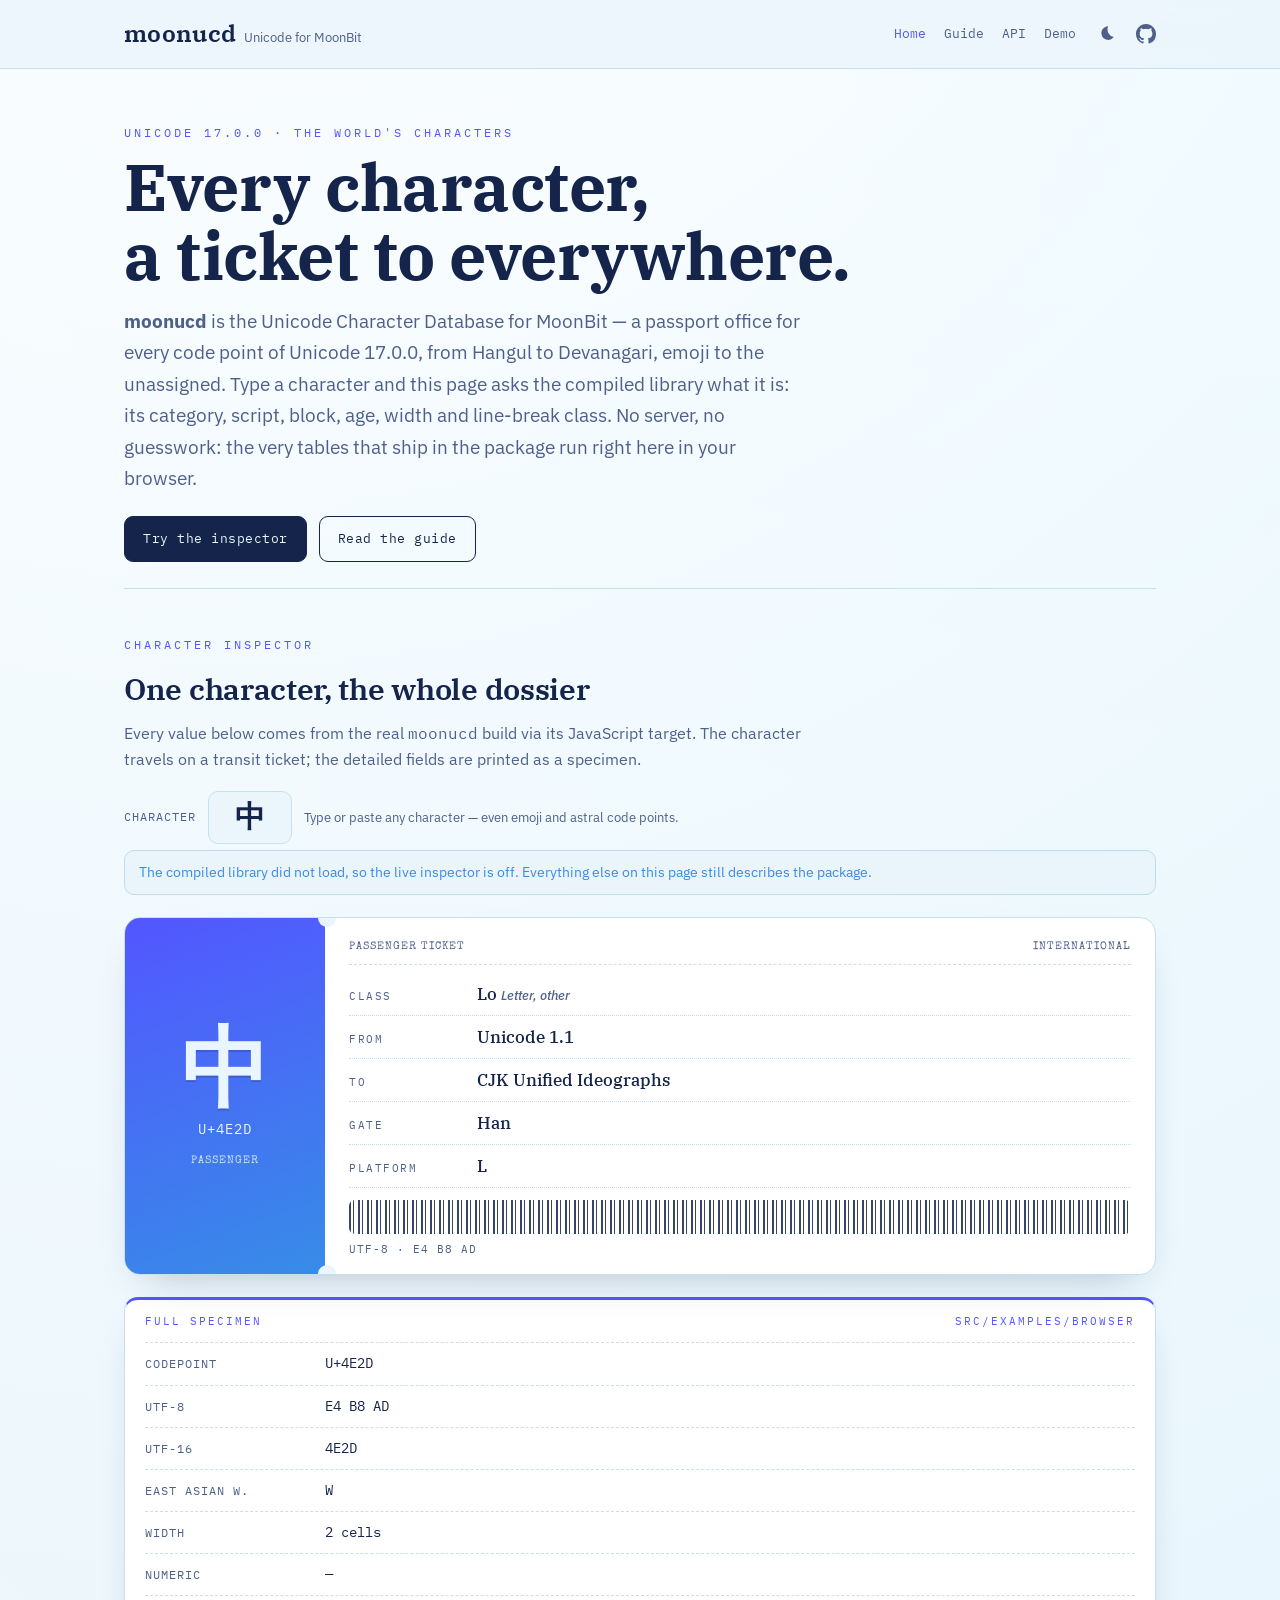
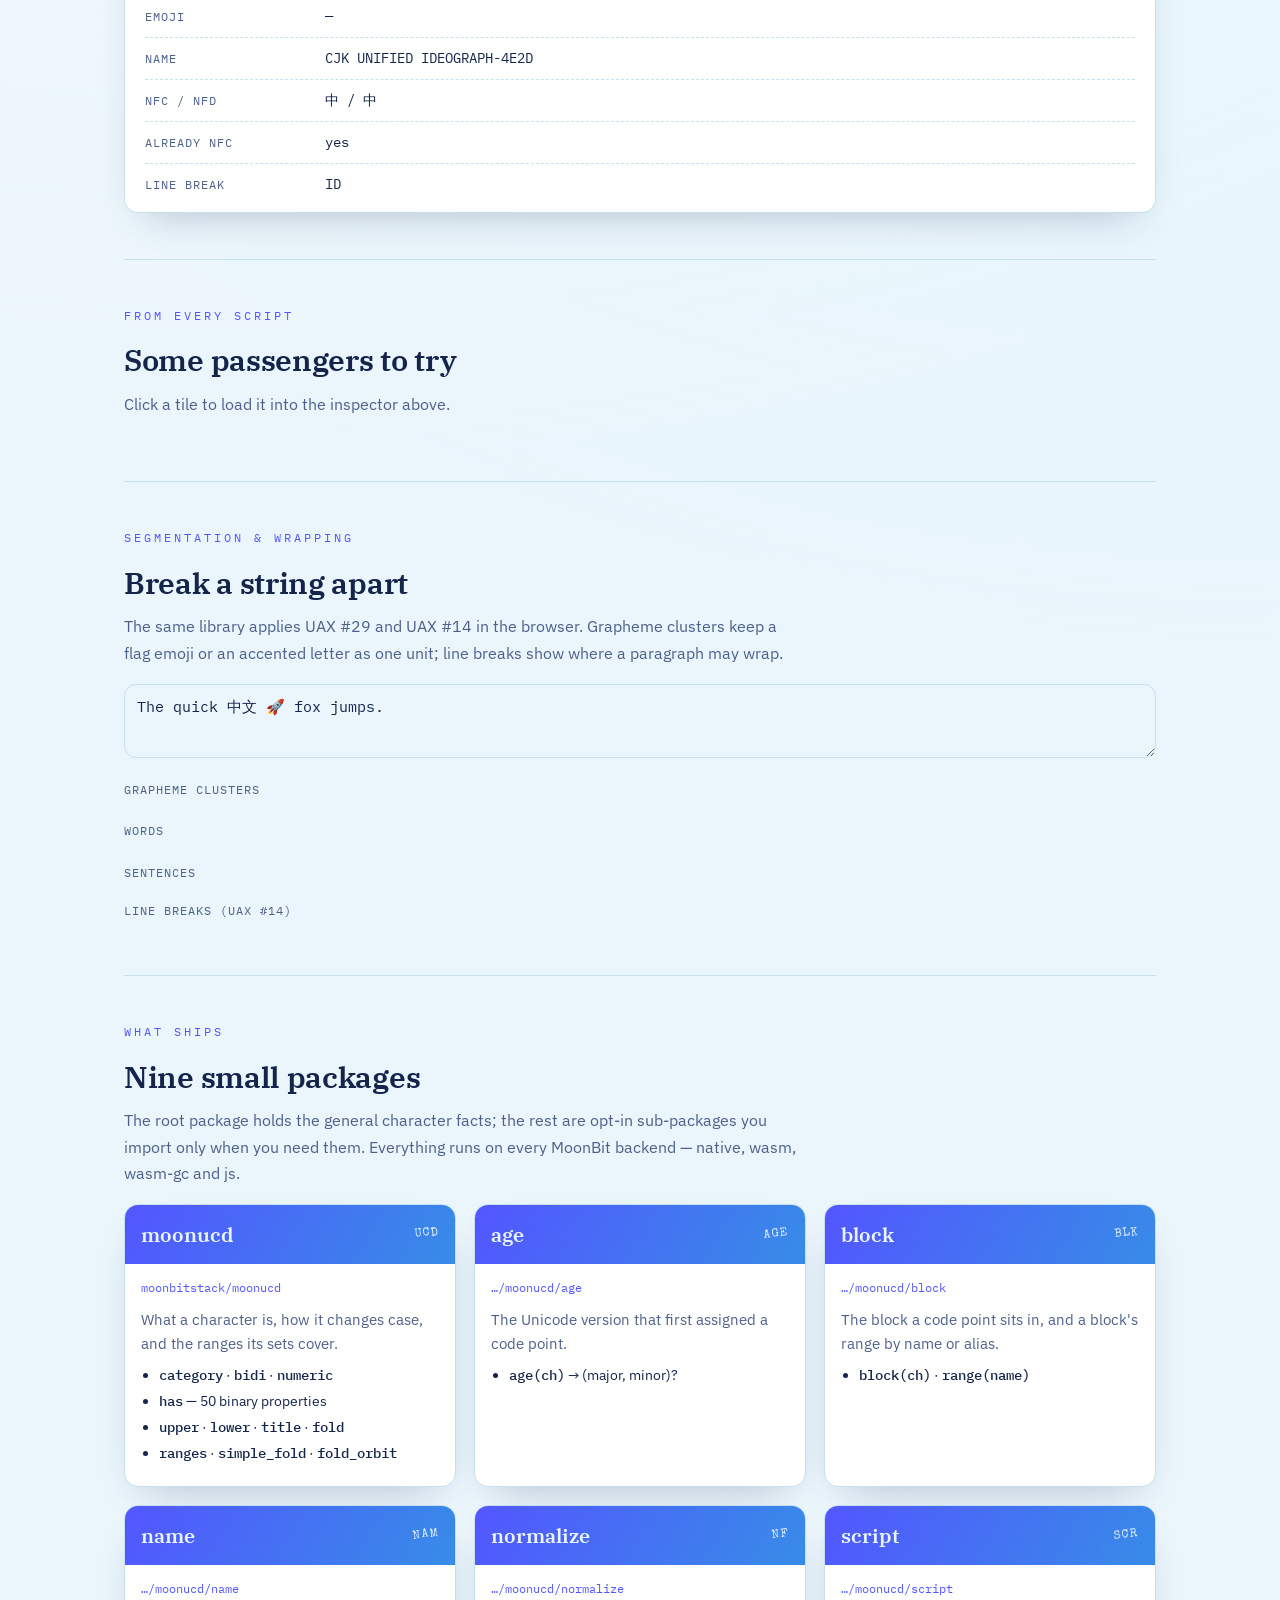
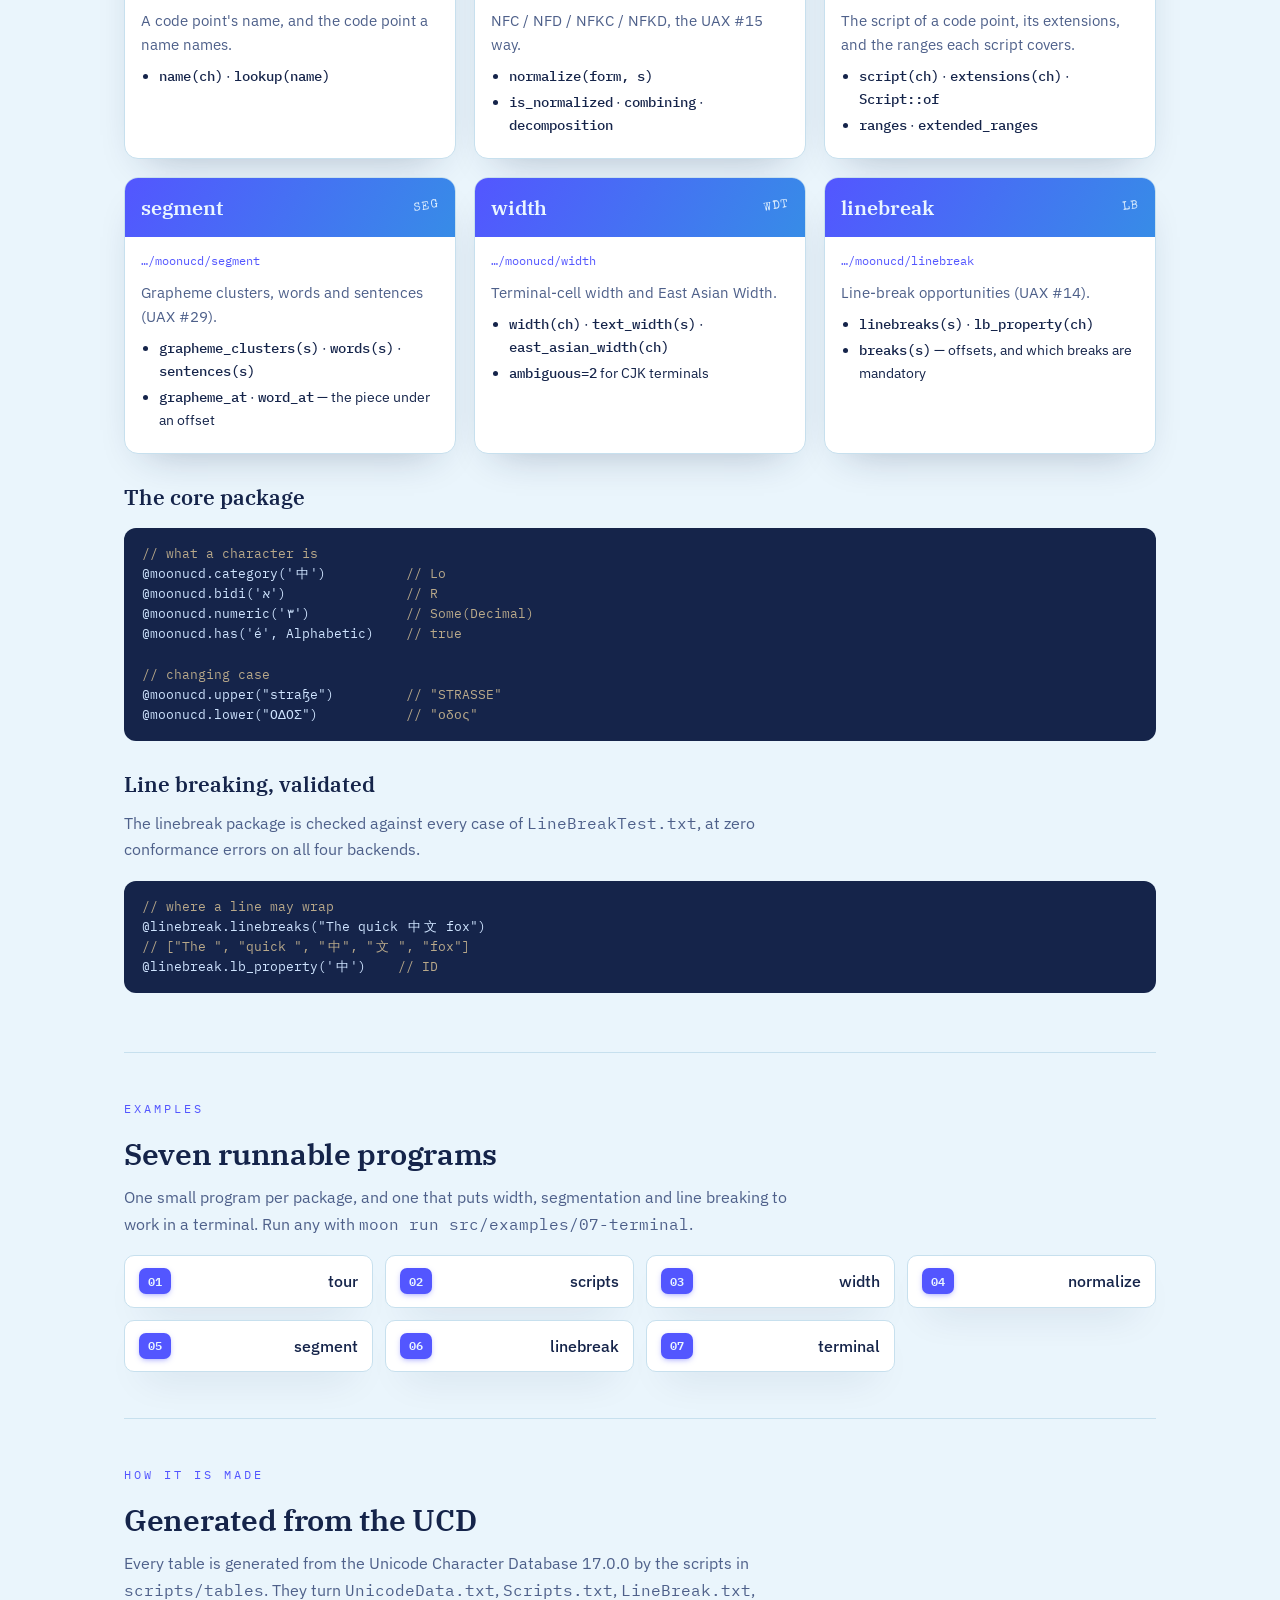
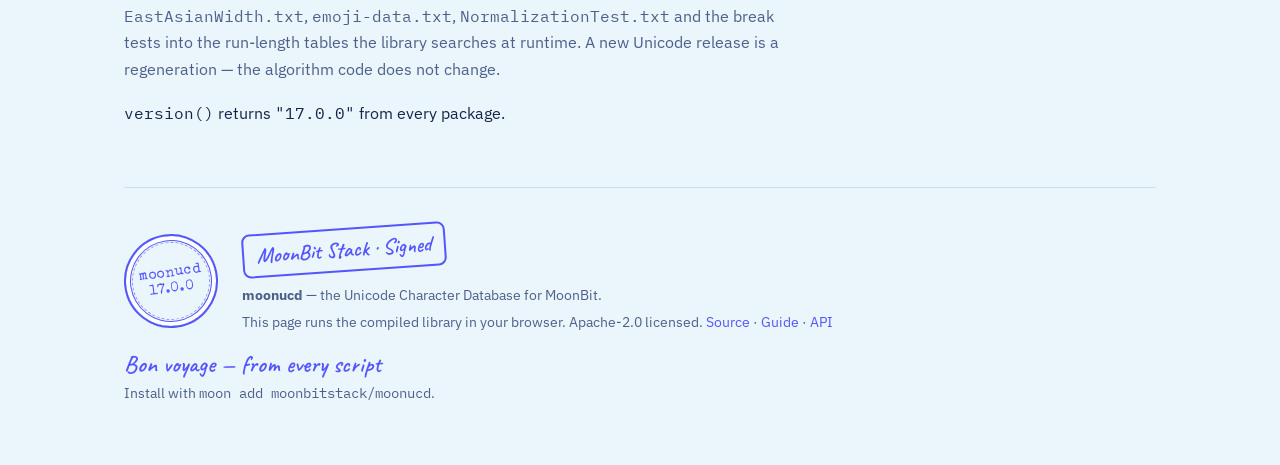
==== commit 56c59488: "docs(moonucd): the words mooncakes searches for, and one number off the home page. The keywords gain" ====
--- a/docs/index.html
+++ b/docs/index.html
@@ -249,8 +249,8 @@
 
     <h3>Line breaking, validated</h3>
     <p class="sec-intro">
-      The linebreak package is checked against the full <span class="mono">LineBreakTest.txt</span> —
-      19,338 cases — at zero conformance errors, on all four backends.
+      The linebreak package is checked against every case of
+      <span class="mono">LineBreakTest.txt</span>, at zero conformance errors on all four backends.
     </p>
     <pre><span class="c">// where a line may wrap</span>
 @linebreak.linebreaks("The quick <span class="w2">中</span><span class="w2">文</span> fox")
